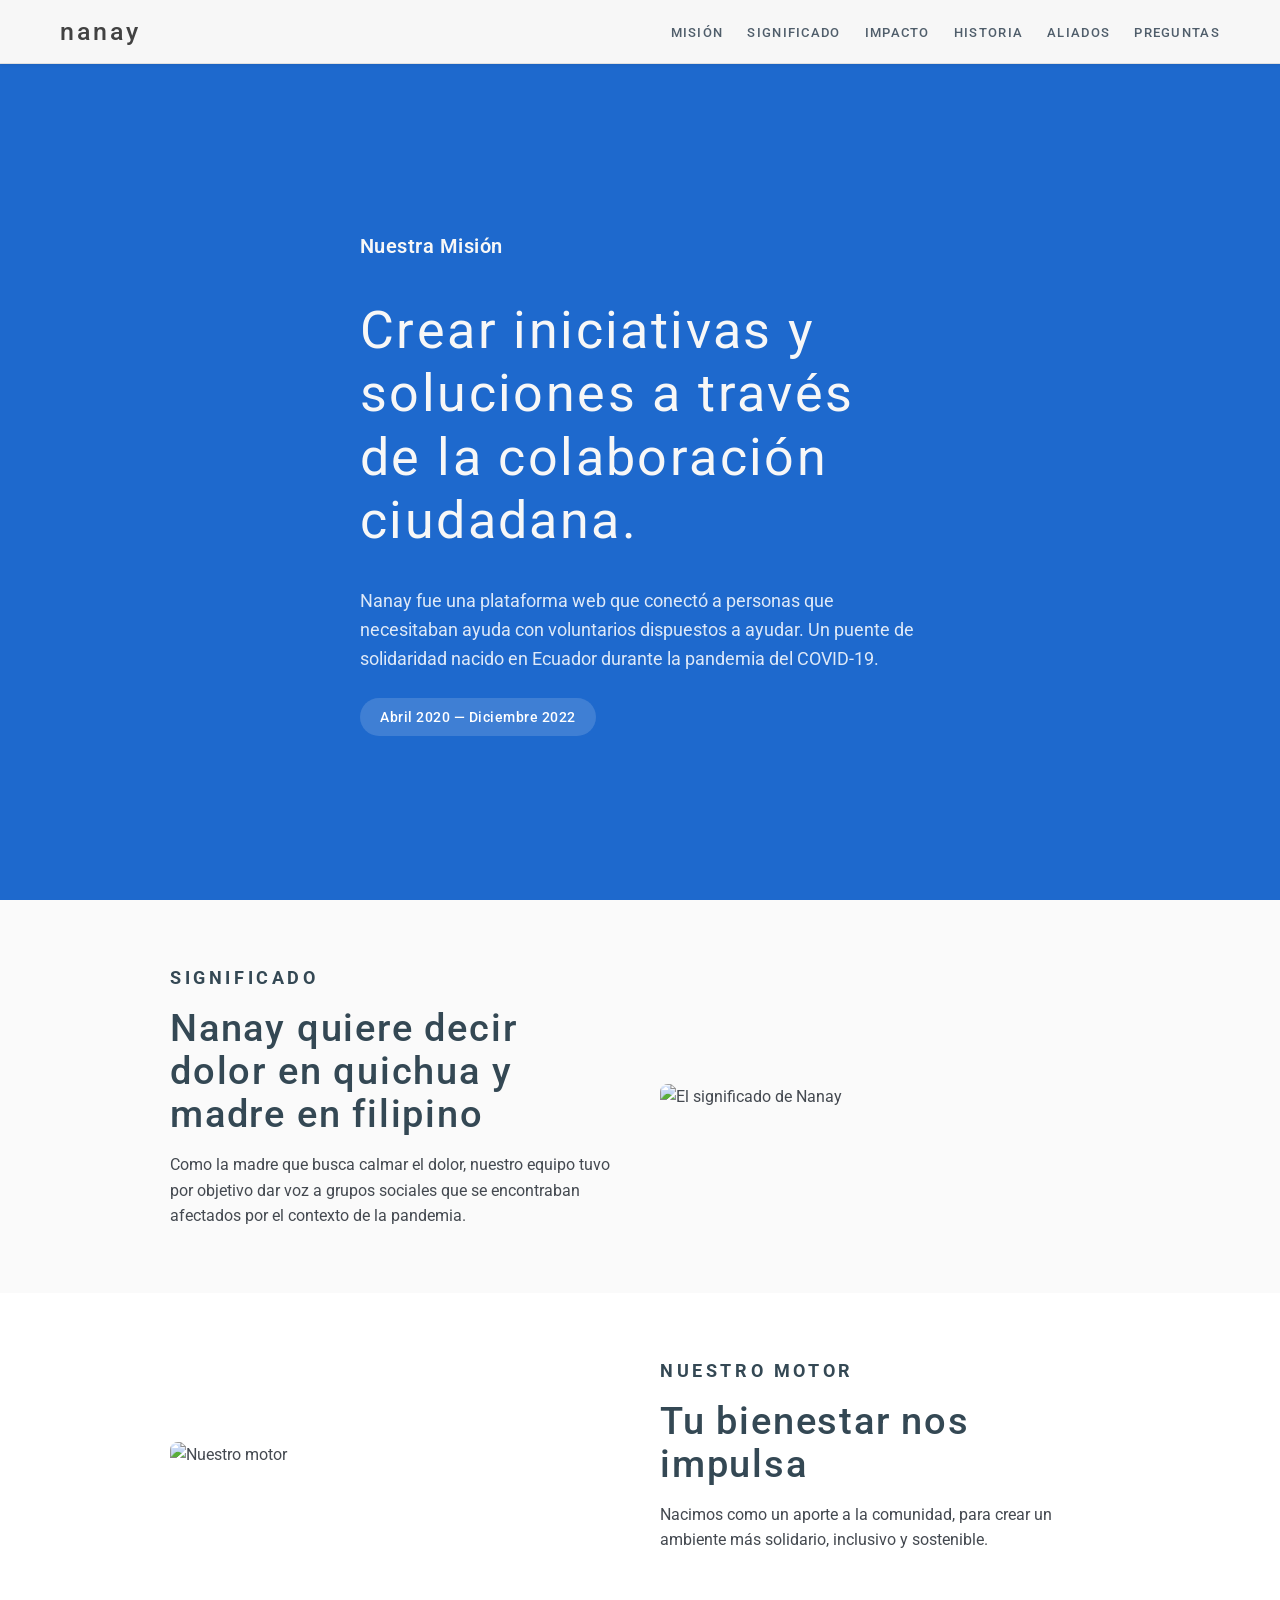
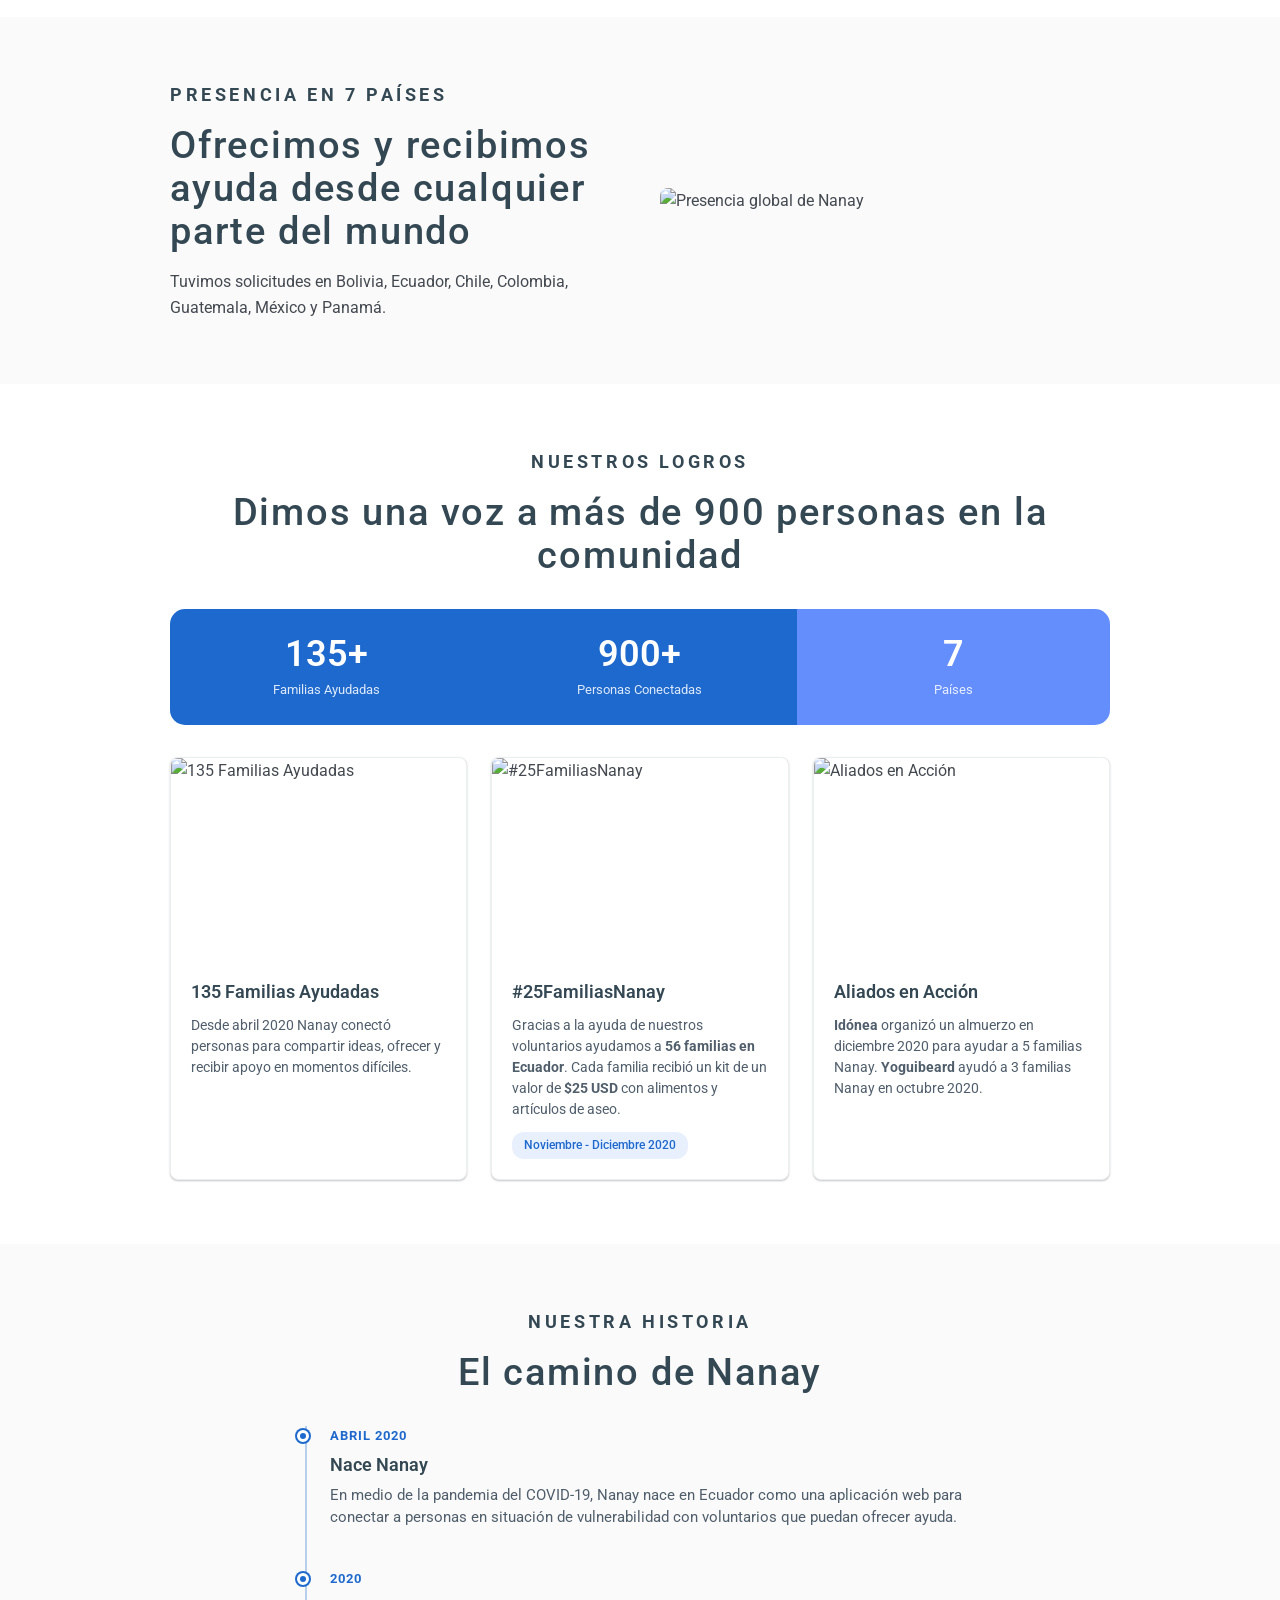
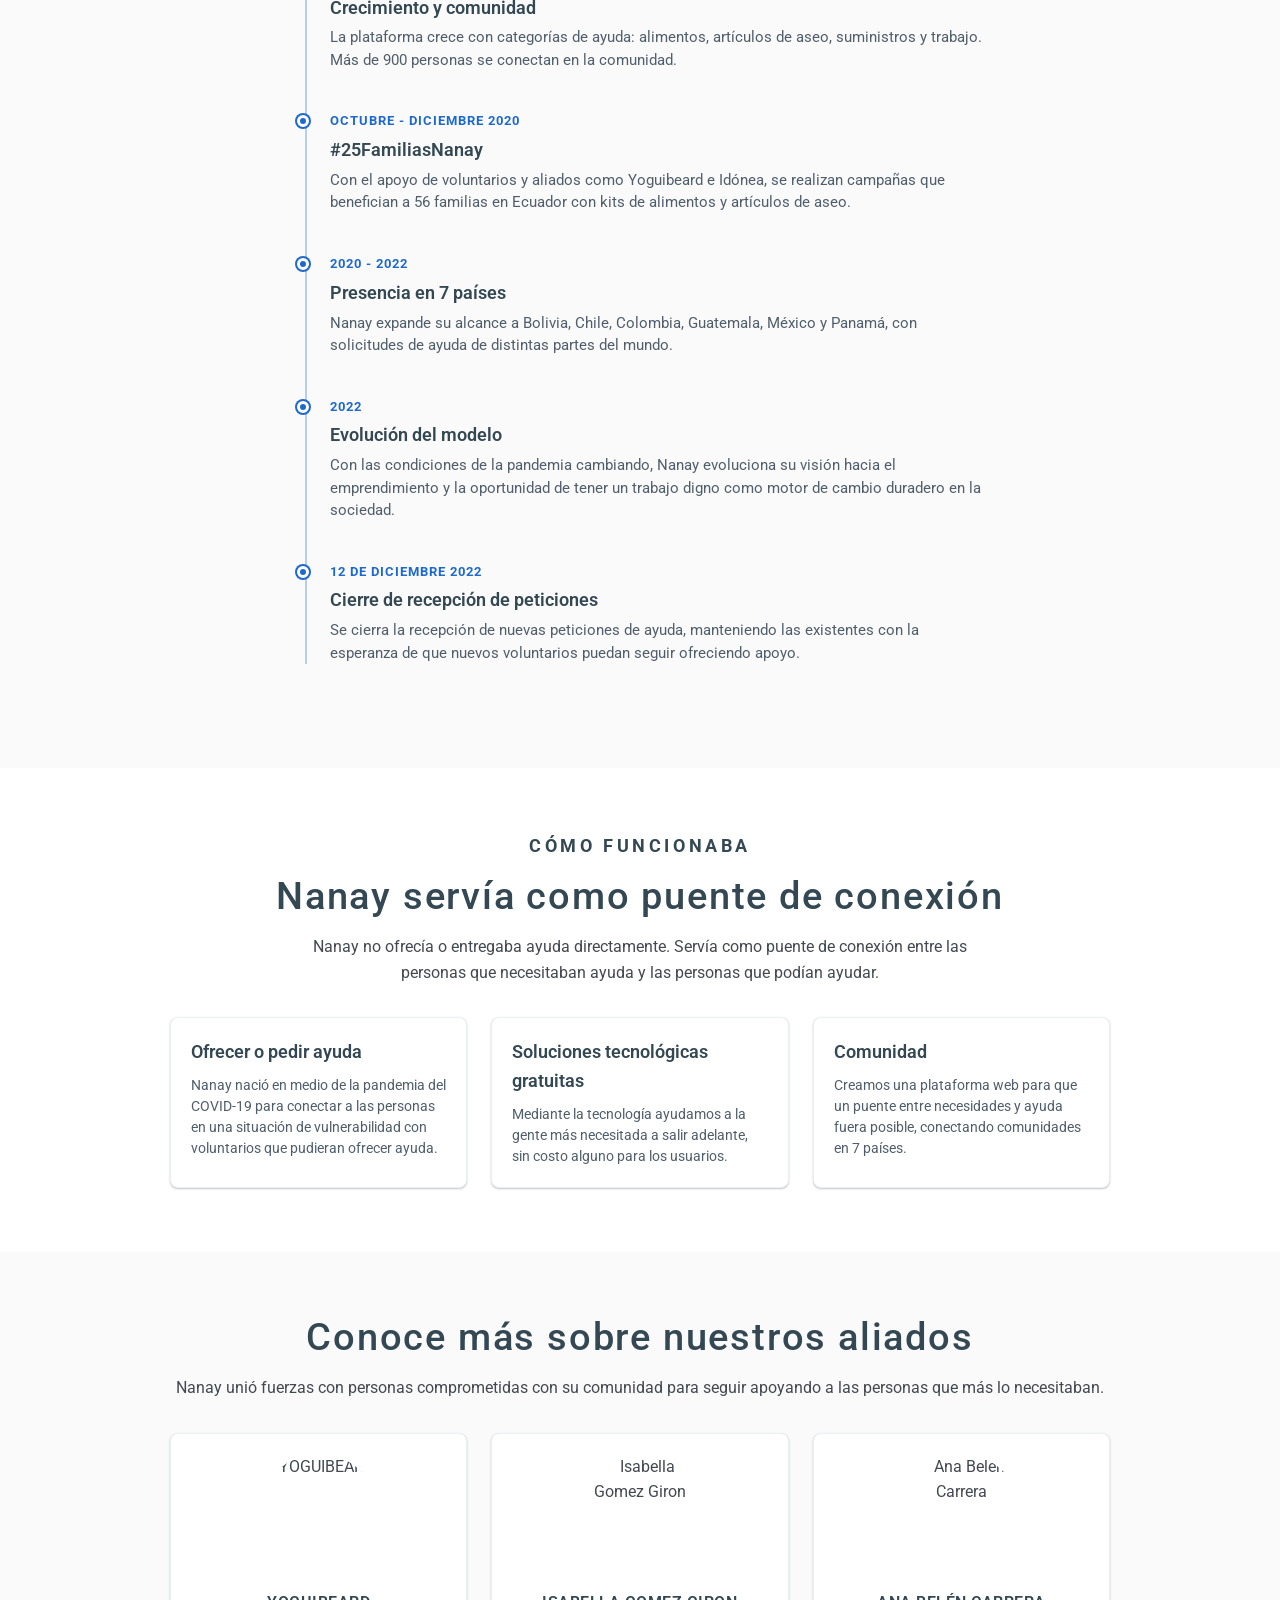
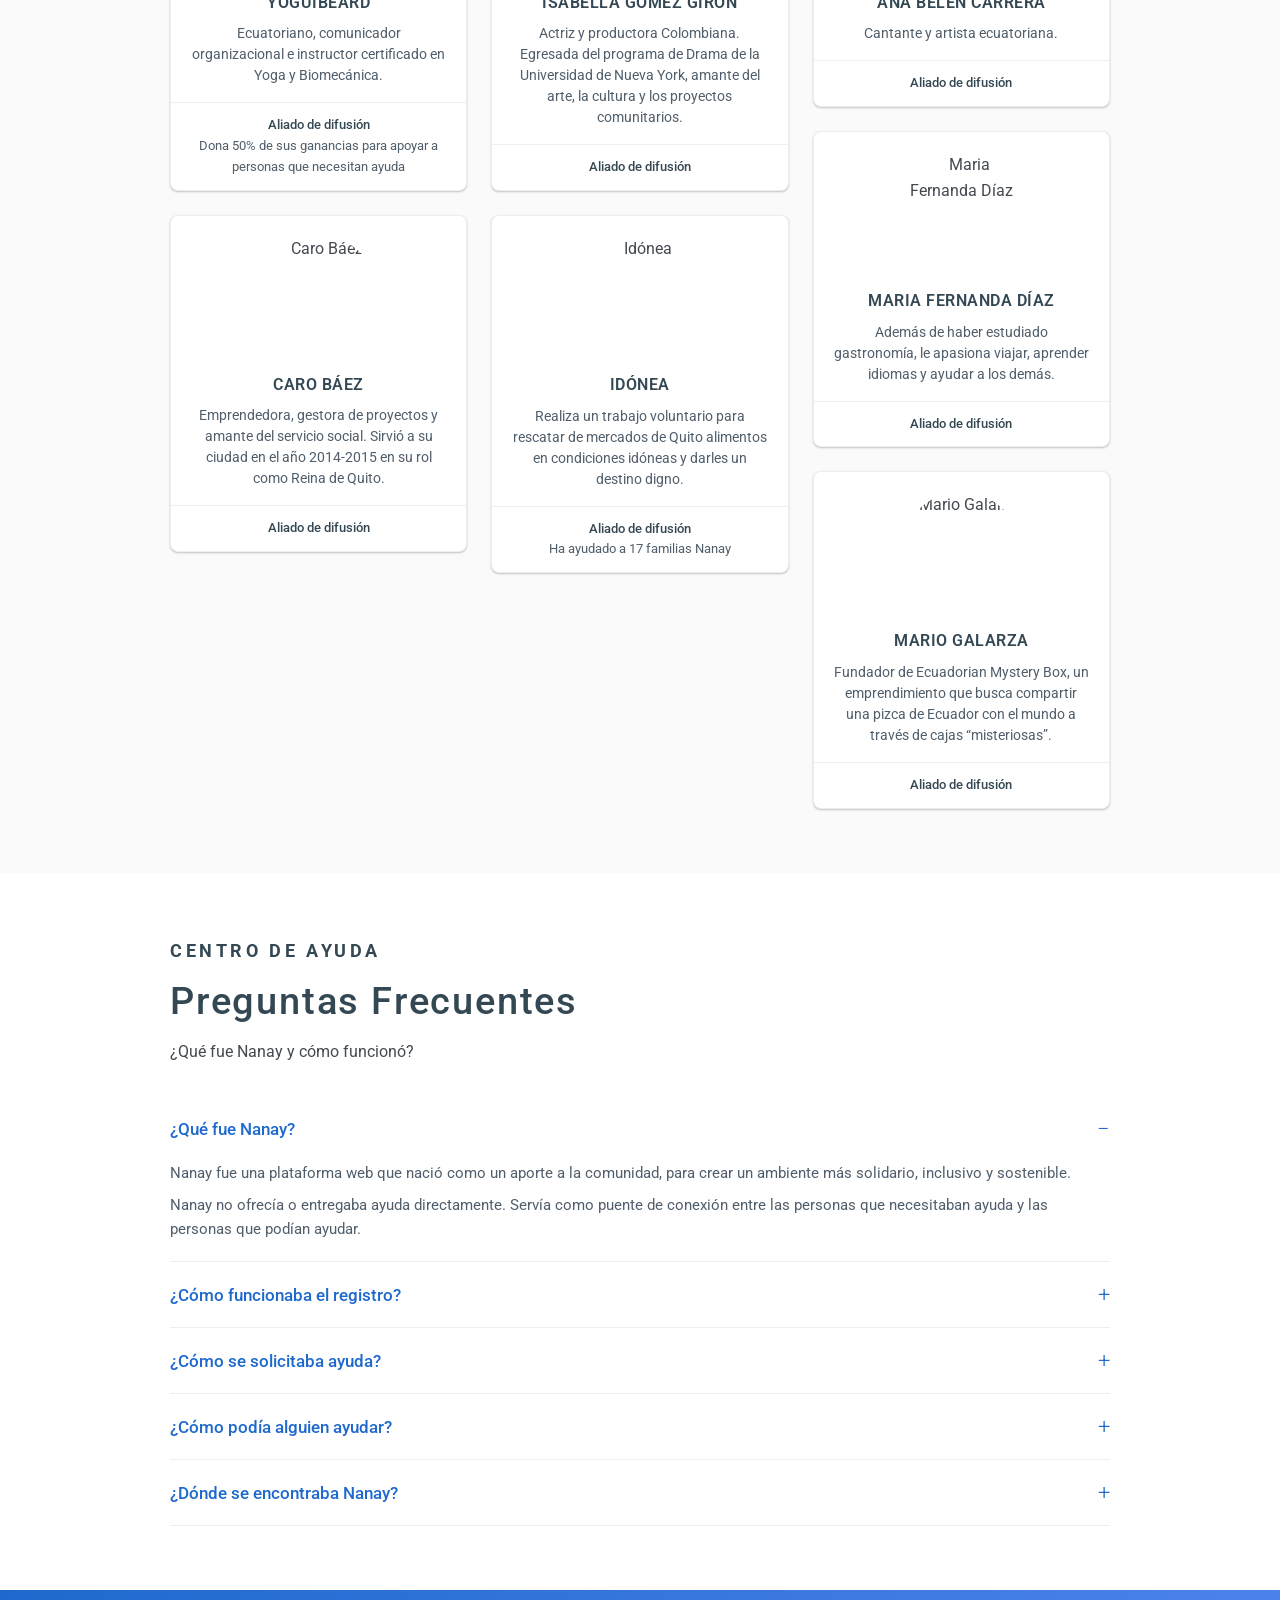
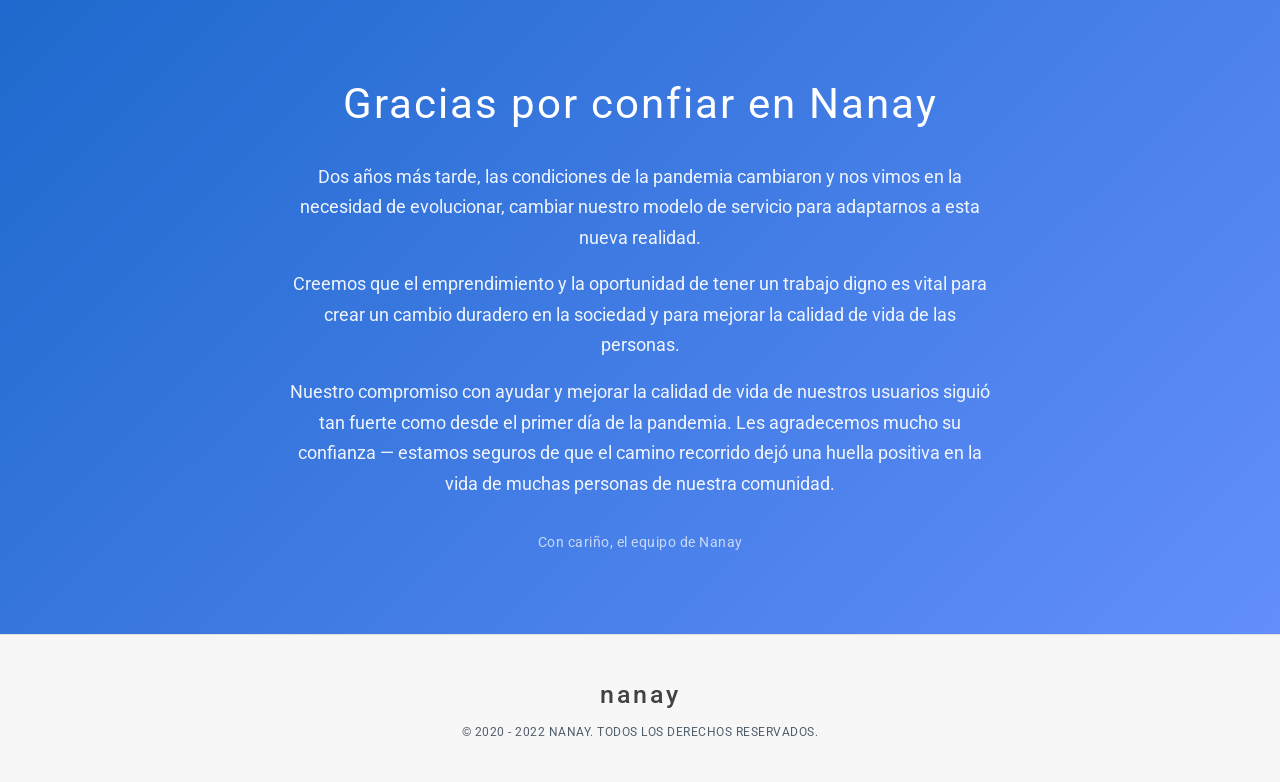
==== index.html @ 0642ec87 "Initial commit: Nanay memorial static site A simple static site preserving the story of Nanay - a co" ====
<!DOCTYPE html>
<html lang="es">
<head>
    <meta charset="UTF-8">
    <meta name="viewport" content="width=device-width, initial-scale=1.0">
    <title>Nanay - Nuestra Historia</title>
    <meta name="description" content="Nanay fue una plataforma web que conectaba personas que necesitaban ayuda con voluntarios. Nacida en Ecuador durante el COVID-19, ayudamos a 135 familias en 7 países.">
    <meta property="og:title" content="Nanay - Nuestra Historia">
    <meta property="og:description" content="Nanay fue una plataforma web que conectaba personas que necesitaban ayuda con voluntarios. Nacida en Ecuador durante el COVID-19.">
    <meta property="og:image" content="https://nanaystorage.blob.core.windows.net/website/Resources/social-11.png">
    <link href="https://fonts.googleapis.com/css2?family=Roboto:wght@300;400;500;600;700&display=swap" rel="stylesheet">
    <link rel="stylesheet" href="style.css">
</head>
<body>

    <!-- Navbar -->
    <nav class="navbar">
        <div class="container">
            <a href="#" class="navbar__brand">nanay</a>
            <button class="navbar__toggle" aria-label="Menu" onclick="document.querySelector('.navbar__links').classList.toggle('active')">&#9776;</button>
            <ul class="navbar__links">
                <li><a href="#mision">Misi&oacute;n</a></li>
                <li><a href="#significado">Significado</a></li>
                <li><a href="#impacto">Impacto</a></li>
                <li><a href="#historia">Historia</a></li>
                <li><a href="#aliados">Aliados</a></li>
                <li><a href="#faq">Preguntas</a></li>
            </ul>
        </div>
    </nav>

    <!-- Hero -->
    <header class="hero" id="mision">
        <div class="container">
            <div class="hero__content">
                <div class="hero__label">Nuestra Misi&oacute;n</div>
                <h1 class="hero__headline">Crear iniciativas y soluciones a trav&eacute;s de la colaboraci&oacute;n ciudadana.</h1>
                <p class="hero__subtitle">
                    Nanay fue una plataforma web que conect&oacute; a personas que necesitaban ayuda con voluntarios dispuestos a ayudar. Un puente de solidaridad nacido en Ecuador durante la pandemia del COVID-19.
                </p>
                <span class="hero__badge">Abril 2020 &mdash; Diciembre 2022</span>
            </div>
        </div>
    </header>

    <!-- Meaning -->
    <section class="section section--light" id="significado">
        <div class="container">
            <div class="row animate-on-scroll">
                <div class="col">
                    <h3 class="section__subheading">Significado</h3>
                    <h2 class="section__heading">Nanay quiere decir dolor en quichua y madre en filipino</h2>
                    <p>Como la madre que busca calmar el dolor, nuestro equipo tuvo por objetivo dar voz a grupos sociales que se encontraban afectados por el contexto de la pandemia.</p>
                </div>
                <div class="col">
                    <img src="https://nanaystorage.blob.core.windows.net/website/Resources/hero_meaning.jpeg" alt="El significado de Nanay" loading="lazy">
                </div>
            </div>
        </div>
    </section>

    <!-- Our Motor -->
    <section class="section section--white">
        <div class="container">
            <div class="row row--reverse animate-on-scroll">
                <div class="col">
                    <h3 class="section__subheading">Nuestro Motor</h3>
                    <h2 class="section__heading">Tu bienestar nos impulsa</h2>
                    <p>Nacimos como un aporte a la comunidad, para crear un ambiente m&aacute;s solidario, inclusivo y sostenible.</p>
                </div>
                <div class="col">
                    <img src="https://nanaystorage.blob.core.windows.net/website/Resources/hero_motor.jpeg" alt="Nuestro motor" loading="lazy">
                </div>
            </div>
        </div>
    </section>

    <!-- Presence -->
    <section class="section section--light">
        <div class="container">
            <div class="row animate-on-scroll">
                <div class="col">
                    <h3 class="section__subheading">Presencia en 7 pa&iacute;ses</h3>
                    <h2 class="section__heading">Ofrecimos y recibimos ayuda desde cualquier parte del mundo</h2>
                    <p>Tuvimos solicitudes en Bolivia, Ecuador, Chile, Colombia, Guatemala, M&eacute;xico y Panam&aacute;.</p>
                </div>
                <div class="col">
                    <img src="https://nanaystorage.blob.core.windows.net/website/Resources/hero_presence.webp" alt="Presencia global de Nanay" loading="lazy">
                </div>
            </div>
        </div>
    </section>

    <!-- Stats -->
    <section class="section section--white" id="impacto">
        <div class="container">
            <div class="text-center mb-4 animate-on-scroll">
                <h3 class="section__subheading">Nuestros Logros</h3>
                <h2 class="section__heading">Dimos una voz a m&aacute;s de 900 personas en la comunidad</h2>
            </div>

            <div class="stats-banner mb-4 animate-on-scroll">
                <div class="stats-banner__item">
                    <div class="stats-banner__number">135+</div>
                    <div class="stats-banner__label">Familias Ayudadas</div>
                </div>
                <div class="stats-banner__item">
                    <div class="stats-banner__number">900+</div>
                    <div class="stats-banner__label">Personas Conectadas</div>
                </div>
                <div class="stats-banner__item">
                    <div class="stats-banner__number">7</div>
                    <div class="stats-banner__label">Pa&iacute;ses</div>
                </div>
            </div>

            <div class="card-grid animate-on-scroll">
                <div class="card">
                    <img class="card__img" src="https://nanaystorage.blob.core.windows.net/website/Resources/hero_helped_families.jpeg" alt="135 Familias Ayudadas" loading="lazy">
                    <div class="card__body">
                        <h4 class="card__title">135 Familias Ayudadas</h4>
                        <p class="card__text">Desde abril 2020 Nanay conect&oacute; personas para compartir ideas, ofrecer y recibir apoyo en momentos dif&iacute;ciles.</p>
                    </div>
                </div>
                <div class="card">
                    <img class="card__img" src="https://nanaystorage.blob.core.windows.net/website/Resources/hero_heart.jpeg" alt="#25FamiliasNanay" loading="lazy">
                    <div class="card__body">
                        <h4 class="card__title">#25FamiliasNanay</h4>
                        <p class="card__text">
                            Gracias a la ayuda de nuestros voluntarios ayudamos a <strong>56 familias en Ecuador</strong>.
                            Cada familia recibi&oacute; un kit de un valor de <strong>$25 USD</strong> con alimentos y art&iacute;culos de aseo.
                        </p>
                        <span class="card__tag">Noviembre - Diciembre 2020</span>
                    </div>
                </div>
                <div class="card">
                    <img class="card__img" src="https://nanaystorage.blob.core.windows.net/website/Resources/hero_allies_action.jpeg" alt="Aliados en Acci&oacute;n" loading="lazy">
                    <div class="card__body">
                        <h4 class="card__title">Aliados en Acci&oacute;n</h4>
                        <p class="card__text">
                            <strong>Id&oacute;nea</strong> organiz&oacute; un almuerzo en diciembre 2020 para ayudar a 5 familias Nanay.
                            <strong>Yoguibeard</strong> ayud&oacute; a 3 familias Nanay en octubre 2020.
                        </p>
                    </div>
                </div>
            </div>
        </div>
    </section>

    <!-- Timeline -->
    <section class="section section--light" id="historia">
        <div class="container">
            <div class="text-center mb-4 animate-on-scroll">
                <h3 class="section__subheading">Nuestra Historia</h3>
                <h2 class="section__heading">El camino de Nanay</h2>
            </div>

            <div class="max-w-700 animate-on-scroll">
                <div class="timeline">
                    <div class="timeline__item">
                        <div class="timeline__date">Abril 2020</div>
                        <div class="timeline__title">Nace Nanay</div>
                        <div class="timeline__desc">En medio de la pandemia del COVID-19, Nanay nace en Ecuador como una aplicaci&oacute;n web para conectar a personas en situaci&oacute;n de vulnerabilidad con voluntarios que puedan ofrecer ayuda.</div>
                    </div>
                    <div class="timeline__item">
                        <div class="timeline__date">2020</div>
                        <div class="timeline__title">Crecimiento y comunidad</div>
                        <div class="timeline__desc">La plataforma crece con categor&iacute;as de ayuda: alimentos, art&iacute;culos de aseo, suministros y trabajo. M&aacute;s de 900 personas se conectan en la comunidad.</div>
                    </div>
                    <div class="timeline__item">
                        <div class="timeline__date">Octubre - Diciembre 2020</div>
                        <div class="timeline__title">#25FamiliasNanay</div>
                        <div class="timeline__desc">Con el apoyo de voluntarios y aliados como Yoguibeard e Id&oacute;nea, se realizan campa&ntilde;as que benefician a 56 familias en Ecuador con kits de alimentos y art&iacute;culos de aseo.</div>
                    </div>
                    <div class="timeline__item">
                        <div class="timeline__date">2020 - 2022</div>
                        <div class="timeline__title">Presencia en 7 pa&iacute;ses</div>
                        <div class="timeline__desc">Nanay expande su alcance a Bolivia, Chile, Colombia, Guatemala, M&eacute;xico y Panam&aacute;, con solicitudes de ayuda de distintas partes del mundo.</div>
                    </div>
                    <div class="timeline__item">
                        <div class="timeline__date">2022</div>
                        <div class="timeline__title">Evoluci&oacute;n del modelo</div>
                        <div class="timeline__desc">Con las condiciones de la pandemia cambiando, Nanay evoluciona su visi&oacute;n hacia el emprendimiento y la oportunidad de tener un trabajo digno como motor de cambio duradero en la sociedad.</div>
                    </div>
                    <div class="timeline__item">
                        <div class="timeline__date">12 de Diciembre 2022</div>
                        <div class="timeline__title">Cierre de recepci&oacute;n de peticiones</div>
                        <div class="timeline__desc">Se cierra la recepci&oacute;n de nuevas peticiones de ayuda, manteniendo las existentes con la esperanza de que nuevos voluntarios puedan seguir ofreciendo apoyo.</div>
                    </div>
                </div>
            </div>
        </div>
    </section>

    <!-- What Nanay Did -->
    <section class="section section--white">
        <div class="container">
            <div class="text-center mb-4 animate-on-scroll">
                <h3 class="section__subheading">C&oacute;mo funcionaba</h3>
                <h2 class="section__heading">Nanay serv&iacute;a como puente de conexi&oacute;n</h2>
                <p class="max-w-700" style="margin: 0 auto;">Nanay no ofrec&iacute;a o entregaba ayuda directamente. Serv&iacute;a como puente de conexi&oacute;n entre las personas que necesitaban ayuda y las personas que pod&iacute;an ayudar.</p>
            </div>

            <div class="card-grid animate-on-scroll">
                <div class="card">
                    <div class="card__body">
                        <h4 class="card__title">Ofrecer o pedir ayuda</h4>
                        <p class="card__text">Nanay naci&oacute; en medio de la pandemia del COVID-19 para conectar a las personas en una situaci&oacute;n de vulnerabilidad con voluntarios que pudieran ofrecer ayuda.</p>
                    </div>
                </div>
                <div class="card">
                    <div class="card__body">
                        <h4 class="card__title">Soluciones tecnol&oacute;gicas gratuitas</h4>
                        <p class="card__text">Mediante la tecnolog&iacute;a ayudamos a la gente m&aacute;s necesitada a salir adelante, sin costo alguno para los usuarios.</p>
                    </div>
                </div>
                <div class="card">
                    <div class="card__body">
                        <h4 class="card__title">Comunidad</h4>
                        <p class="card__text">Creamos una plataforma web para que un puente entre necesidades y ayuda fuera posible, conectando comunidades en 7 pa&iacute;ses.</p>
                    </div>
                </div>
            </div>
        </div>
    </section>

    <!-- Allies -->
    <section class="section section--light" id="aliados">
        <div class="container">
            <div class="text-center mb-4 animate-on-scroll">
                <h2 class="section__heading">Conoce m&aacute;s sobre nuestros aliados</h2>
                <p>Nanay uni&oacute; fuerzas con personas comprometidas con su comunidad para seguir apoyando a las personas que m&aacute;s lo necesitaban.</p>
            </div>

            <div class="allies-grid animate-on-scroll">
                <div class="ally-card">
                    <img class="ally-card__img" src="https://nanaystorage.blob.core.windows.net/website/Allies/yogaTeacher.jpeg" alt="YOGUIBEARD" loading="lazy">
                    <div class="ally-card__body">
                        <h4 class="ally-card__name">Yoguibeard</h4>
                        <p class="ally-card__desc">Ecuatoriano, comunicador organizacional e instructor certificado en Yoga y Biomec&aacute;nica.</p>
                    </div>
                    <div class="ally-card__role">
                        <strong>Aliado de difusi&oacute;n</strong>
                        <br>Dona 50% de sus ganancias para apoyar a personas que necesitan ayuda
                    </div>
                </div>

                <div class="ally-card">
                    <img class="ally-card__img" src="https://nanaystorage.blob.core.windows.net/website/Allies/caro_baez.jpg" alt="Caro B&aacute;ez" loading="lazy">
                    <div class="ally-card__body">
                        <h4 class="ally-card__name">Caro B&aacute;ez</h4>
                        <p class="ally-card__desc">Emprendedora, gestora de proyectos y amante del servicio social. Sirvi&oacute; a su ciudad en el a&ntilde;o 2014-2015 en su rol como Reina de Quito.</p>
                    </div>
                    <div class="ally-card__role"><strong>Aliado de difusi&oacute;n</strong></div>
                </div>

                <div class="ally-card">
                    <img class="ally-card__img" src="https://nanaystorage.blob.core.windows.net/website/Allies/isabellaGomezGiron.jpeg" alt="Isabella Gomez Giron" loading="lazy">
                    <div class="ally-card__body">
                        <h4 class="ally-card__name">Isabella Gomez Giron</h4>
                        <p class="ally-card__desc">Actriz y productora Colombiana. Egresada del programa de Drama de la Universidad de Nueva York, amante del arte, la cultura y los proyectos comunitarios.</p>
                    </div>
                    <div class="ally-card__role"><strong>Aliado de difusi&oacute;n</strong></div>
                </div>

                <div class="ally-card">
                    <img class="ally-card__img" src="https://nanaystorage.blob.core.windows.net/website/Allies/idonea.jpeg" alt="Id&oacute;nea" loading="lazy">
                    <div class="ally-card__body">
                        <h4 class="ally-card__name">Id&oacute;nea</h4>
                        <p class="ally-card__desc">Realiza un trabajo voluntario para rescatar de mercados de Quito alimentos en condiciones id&oacute;neas y darles un destino digno.</p>
                    </div>
                    <div class="ally-card__role">
                        <strong>Aliado de difusi&oacute;n</strong>
                        <br>Ha ayudado a 17 familias Nanay
                    </div>
                </div>

                <div class="ally-card">
                    <img class="ally-card__img" src="https://nanaystorage.blob.core.windows.net/website/Allies/AnaCarrera.jpeg" alt="Ana Bel&eacute;n Carrera" loading="lazy">
                    <div class="ally-card__body">
                        <h4 class="ally-card__name">Ana Bel&eacute;n Carrera</h4>
                        <p class="ally-card__desc">Cantante y artista ecuatoriana.</p>
                    </div>
                    <div class="ally-card__role"><strong>Aliado de difusi&oacute;n</strong></div>
                </div>

                <div class="ally-card">
                    <img class="ally-card__img" src="https://nanaystorage.blob.core.windows.net/website/Allies/MariaFernandaMoreno.jpeg" alt="Maria Fernanda D&iacute;az" loading="lazy">
                    <div class="ally-card__body">
                        <h4 class="ally-card__name">Maria Fernanda D&iacute;az</h4>
                        <p class="ally-card__desc">Adem&aacute;s de haber estudiado gastronom&iacute;a, le apasiona viajar, aprender idiomas y ayudar a los dem&aacute;s.</p>
                    </div>
                    <div class="ally-card__role"><strong>Aliado de difusi&oacute;n</strong></div>
                </div>

                <div class="ally-card">
                    <img class="ally-card__img" src="https://nanaystorage.blob.core.windows.net/website/Allies/marioGalarza.jpeg" alt="Mario Galarza" loading="lazy">
                    <div class="ally-card__body">
                        <h4 class="ally-card__name">Mario Galarza</h4>
                        <p class="ally-card__desc">Fundador de Ecuadorian Mystery Box, un emprendimiento que busca compartir una pizca de Ecuador con el mundo a trav&eacute;s de cajas &ldquo;misteriosas&rdquo;.</p>
                    </div>
                    <div class="ally-card__role"><strong>Aliado de difusi&oacute;n</strong></div>
                </div>
            </div>
        </div>
    </section>

    <!-- FAQ -->
    <section class="section section--white" id="faq">
        <div class="container">
            <div class="animate-on-scroll">
                <h3 class="section__subheading">Centro de Ayuda</h3>
                <h2 class="section__heading">Preguntas Frecuentes</h2>
                <p class="mb-4">&iquest;Qu&eacute; fue Nanay y c&oacute;mo funcion&oacute;?</p>
            </div>

            <ul class="faq-list animate-on-scroll">
                <li class="faq-item active">
                    <button class="faq-item__question" onclick="toggleFaq(this)">&iquest;Qu&eacute; fue Nanay?</button>
                    <div class="faq-item__answer">
                        <p>Nanay fue una plataforma web que naci&oacute; como un aporte a la comunidad, para crear un ambiente m&aacute;s solidario, inclusivo y sostenible.</p>
                        <p style="margin-top:8px">Nanay no ofrec&iacute;a o entregaba ayuda directamente. Serv&iacute;a como puente de conexi&oacute;n entre las personas que necesitaban ayuda y las personas que pod&iacute;an ayudar.</p>
                    </div>
                </li>
                <li class="faq-item">
                    <button class="faq-item__question" onclick="toggleFaq(this)">&iquest;C&oacute;mo funcionaba el registro?</button>
                    <div class="faq-item__answer">
                        <ol>
                            <li>Los usuarios ingresaban a nanay.app desde su computadora o tel&eacute;fono celular.</li>
                            <li>Hac&iacute;an clic al bot&oacute;n Registrarse.</li>
                            <li>Completaban el formulario con su informaci&oacute;n.</li>
                            <li>Confirmaban su cuenta a trav&eacute;s de un enlace enviado a su correo electr&oacute;nico.</li>
                        </ol>
                    </div>
                </li>
                <li class="faq-item">
                    <button class="faq-item__question" onclick="toggleFaq(this)">&iquest;C&oacute;mo se solicitaba ayuda?</button>
                    <div class="faq-item__answer">
                        <ol>
                            <li>El usuario iniciaba sesi&oacute;n con su email y contrase&ntilde;a.</li>
                            <li>Hac&iacute;a clic al bot&oacute;n &ldquo;Pedir Ayuda&rdquo;.</li>
                            <li>Completaba todos los datos del formulario y seleccionaba &ldquo;Publicar&rdquo;.</li>
                        </ol>
                        <p style="margin-top:8px">Se recomendaba incluir un n&uacute;mero de tel&eacute;fono para que los voluntarios pudieran contactar directamente.</p>
                    </div>
                </li>
                <li class="faq-item">
                    <button class="faq-item__question" onclick="toggleFaq(this)">&iquest;C&oacute;mo pod&iacute;a alguien ayudar?</button>
                    <div class="faq-item__answer">
                        <ol>
                            <li>Registr&aacute;ndose en nanay.app y completando el formulario para &ldquo;Ofrecer Ayuda&rdquo;.</li>
                            <li>Revisando las publicaciones de otros usuarios en su ciudad y dejando comentarios.</li>
                            <li>Contactando a trav&eacute;s de redes sociales para las publicaciones de ayuda.</li>
                        </ol>
                    </div>
                </li>
                <li class="faq-item">
                    <button class="faq-item__question" onclick="toggleFaq(this)">&iquest;D&oacute;nde se encontraba Nanay?</button>
                    <div class="faq-item__answer">
                        <p>Nanay naci&oacute; en Ecuador pero las solicitudes para ofrecer o pedir ayuda se pod&iacute;an realizar desde cualquier parte del mundo.</p>
                        <p style="margin-top:8px">Tuvimos solicitudes en Bolivia, Chile, Colombia, Ecuador, Guatemala, M&eacute;xico y Panam&aacute;.</p>
                    </div>
                </li>
            </ul>
        </div>
    </section>

    <!-- Farewell -->
    <section class="farewell">
        <div class="container">
            <h2 class="farewell__heading">Gracias por confiar en Nanay</h2>
            <p class="farewell__text">
                Dos a&ntilde;os m&aacute;s tarde, las condiciones de la pandemia cambiaron y nos vimos en la necesidad de evolucionar, cambiar nuestro modelo de servicio para adaptarnos a esta nueva realidad.
            </p>
            <p class="farewell__text">
                Creemos que el emprendimiento y la oportunidad de tener un trabajo digno es vital para crear un cambio duradero en la sociedad y para mejorar la calidad de vida de las personas.
            </p>
            <p class="farewell__text">
                Nuestro compromiso con ayudar y mejorar la calidad de vida de nuestros usuarios sigui&oacute; tan fuerte como desde el primer d&iacute;a de la pandemia. Les agradecemos mucho su confianza &mdash; estamos seguros de que el camino recorrido dej&oacute; una huella positiva en la vida de muchas personas de nuestra comunidad.
            </p>
            <div class="farewell__signature">
                Con cari&ntilde;o, el equipo de Nanay
            </div>
        </div>
    </section>

    <!-- Footer -->
    <footer class="footer">
        <div class="container">
            <div class="footer__brand">nanay</div>
            <p class="footer__copy">&copy; 2020 - 2022 Nanay. Todos los derechos reservados.</p>
        </div>
    </footer>

    <script>
        // FAQ Accordion
        function toggleFaq(button) {
            var item = button.parentElement;
            var wasActive = item.classList.contains('active');
            // Close all
            document.querySelectorAll('.faq-item').forEach(function(el) {
                el.classList.remove('active');
            });
            // Toggle clicked
            if (!wasActive) {
                item.classList.add('active');
            }
        }

        // Scroll animations
        var observer = new IntersectionObserver(function(entries) {
            entries.forEach(function(entry) {
                if (entry.isIntersecting) {
                    entry.target.classList.add('visible');
                }
            });
        }, { threshold: 0.1 });

        document.querySelectorAll('.animate-on-scroll').forEach(function(el) {
            observer.observe(el);
        });
    </script>

</body>
</html>
---- style.css ----
/* ===== Reset & Base ===== */
*, *::before, *::after {
    box-sizing: border-box;
    margin: 0;
    padding: 0;
}

html {
    scroll-behavior: smooth;
}

body {
    font-family: "Roboto", sans-serif;
    font-size: 16px;
    line-height: 1.6;
    color: #444950;
    background-color: #fafafa;
    -webkit-font-smoothing: antialiased;
    text-rendering: optimizeLegibility;
}

h1, h2, h3, h4, h5, h6 {
    color: #424242;
    margin-top: 0;
}

a {
    color: #1e69cd;
    text-decoration: none;
}

a:hover {
    text-decoration: underline;
}

img {
    max-width: 100%;
    height: auto;
    display: block;
}

/* ===== Layout ===== */
.container {
    max-width: 980px;
    margin: 0 auto;
    padding: 0 20px;
}

.section {
    padding: 64px 0;
}

.section--white {
    background-color: #fff;
}

.section--light {
    background-color: #fafafa;
}

.section--blue {
    background-color: #1e69cd;
    color: #fff;
}

.section--blue h2,
.section--blue h3,
.section--blue p {
    color: #fff;
}

/* ===== Navbar ===== */
.navbar {
    position: fixed;
    top: 0;
    left: 0;
    right: 0;
    z-index: 100;
    background-color: #f7f7f7;
    border-bottom: 1px solid #e0e0e0;
    box-shadow: 0 1px 3px rgba(0,0,0,0.08);
    height: 64px;
    display: flex;
    align-items: center;
}

.navbar .container {
    display: flex;
    align-items: center;
    justify-content: space-between;
    width: 100%;
    max-width: 1200px;
}

.navbar__brand {
    font-size: 25px;
    font-weight: 500;
    letter-spacing: 3px;
    text-transform: lowercase;
    color: #424242;
    text-decoration: none;
}

.navbar__links {
    display: flex;
    gap: 24px;
    list-style: none;
}

.navbar__links a {
    font-size: 13px;
    font-weight: 500;
    letter-spacing: 0.1em;
    text-transform: uppercase;
    color: #505e6b;
    text-decoration: none;
    transition: color 0.2s;
}

.navbar__links a:hover {
    color: #1e69cd;
    text-decoration: none;
}

/* Mobile nav */
.navbar__toggle {
    display: none;
    background: none;
    border: none;
    font-size: 28px;
    color: #424242;
    cursor: pointer;
}

@media (max-width: 768px) {
    .navbar__links {
        display: none;
    }
    .navbar__toggle {
        display: block;
    }
    .navbar__links.active {
        display: flex;
        flex-direction: column;
        position: absolute;
        top: 64px;
        left: 0;
        right: 0;
        background: #f7f7f7;
        padding: 20px;
        border-bottom: 1px solid #e0e0e0;
        box-shadow: 0 4px 6px rgba(0,0,0,0.08);
    }
}

/* ===== Hero ===== */
.hero {
    position: relative;
    min-height: 100vh;
    display: flex;
    align-items: center;
    background-color: #1e69cd;
    padding-top: 64px;
    overflow: hidden;
}

.hero__content {
    max-width: 600px;
    padding: 60px 20px;
    position: relative;
    z-index: 2;
}

.hero__label {
    font-weight: 600;
    font-size: 20px;
    letter-spacing: 0.48px;
    line-height: 36px;
    opacity: 0.7;
    color: #f7f7f7;
    animation: fadeInUp 600ms cubic-bezier(0.4, 0, 0.2, 1) 100ms both;
}

.hero__headline {
    font-size: 52px;
    line-height: 1.22;
    letter-spacing: 2.4px;
    font-weight: 400;
    color: #f7f7f7;
    margin: 0.67em 0;
    animation: fadeInUp 600ms cubic-bezier(0.4, 0, 0.2, 1) 300ms both;
}

.hero__subtitle {
    font-size: 18px;
    font-weight: 400;
    color: rgba(255,255,255,0.85);
    line-height: 1.6;
    animation: fadeInUp 600ms cubic-bezier(0.4, 0, 0.2, 1) 500ms both;
}

.hero__badge {
    display: inline-block;
    margin-top: 24px;
    padding: 8px 20px;
    background: rgba(255,255,255,0.15);
    border-radius: 20px;
    font-size: 14px;
    font-weight: 500;
    color: #fff;
    letter-spacing: 0.5px;
    animation: fadeInUp 600ms cubic-bezier(0.4, 0, 0.2, 1) 700ms both;
}

@media (max-width: 768px) {
    .hero {
        min-height: auto;
        padding-top: 64px;
        padding-bottom: 40px;
    }
    .hero__headline {
        font-size: 34px;
    }
    .hero__content {
        padding: 40px 20px;
    }
}

/* ===== Section Headers ===== */
.section__subheading {
    font-weight: 700;
    font-size: 18px;
    line-height: 27px;
    letter-spacing: 3.6px;
    text-transform: uppercase;
    color: #344854;
    margin-bottom: 16px;
}

.section__heading {
    font-weight: 500;
    font-size: 38px;
    line-height: 43px;
    letter-spacing: 1.8px;
    color: #344854;
    margin-bottom: 16px;
}

.section--blue .section__subheading,
.section--blue .section__heading {
    color: #fff;
}

@media (max-width: 600px) {
    .section__heading {
        font-size: 28px;
        line-height: 34px;
        letter-spacing: 1.2px;
    }
    .section__subheading {
        font-size: 16px;
        letter-spacing: 1px;
    }
}

/* ===== Two-column layout ===== */
.row {
    display: flex;
    gap: 40px;
    align-items: center;
}

.row--reverse {
    flex-direction: row-reverse;
}

.col {
    flex: 1;
}

.col img {
    border-radius: 8px;
}

@media (max-width: 768px) {
    .row, .row--reverse {
        flex-direction: column;
        gap: 24px;
    }
}

/* ===== Stats Banner ===== */
.stats-banner {
    display: flex;
    border-radius: 15px;
    overflow: hidden;
    margin: 0 auto;
    max-width: 980px;
}

.stats-banner__item {
    flex: 1;
    padding: 24px 20px;
    text-align: center;
    background: #1e69cd;
    color: #fff;
}

.stats-banner__item:last-child {
    background: #638efb;
}

.stats-banner__number {
    font-size: 36px;
    font-weight: 600;
    line-height: 1.2;
    animation: fadeInUp 600ms cubic-bezier(0.4, 0, 0.2, 1) 100ms both;
}

.stats-banner__label {
    font-size: 13px;
    opacity: 0.85;
    margin-top: 4px;
}

@media (max-width: 600px) {
    .stats-banner {
        flex-direction: column;
        border-radius: 10px;
    }
    .stats-banner__number {
        font-size: 28px;
    }
}

/* ===== Cards ===== */
.card-grid {
    display: grid;
    grid-template-columns: repeat(auto-fill, minmax(280px, 1fr));
    gap: 24px;
}

.card {
    background: #fff;
    border-radius: 8px;
    border: 1px solid #eceff1;
    box-shadow: 0 1px 2px rgba(60,64,67,0.3);
    overflow: hidden;
    transition: box-shadow 0.2s;
}

.card:hover {
    box-shadow: 0 4px 12px rgba(60,64,67,0.2);
}

.card__img {
    width: 100%;
    height: 200px;
    object-fit: cover;
}

.card__body {
    padding: 20px;
}

.card__title {
    font-size: 18px;
    font-weight: 600;
    margin-bottom: 8px;
    color: #344854;
}

.card__text {
    font-size: 14px;
    color: #505e6b;
    line-height: 1.5;
}

.card__tag {
    display: inline-block;
    margin-top: 12px;
    padding: 4px 12px;
    background: #e8f0fe;
    color: #1e69cd;
    border-radius: 12px;
    font-size: 12px;
    font-weight: 500;
}

/* ===== Ally Cards ===== */
.allies-grid {
    column-count: 3;
    column-gap: 24px;
}

.ally-card {
    break-inside: avoid;
    background: #fff;
    border-radius: 8px;
    border: 1px solid #eceff1;
    box-shadow: 0 1px 2px rgba(60,64,67,0.3);
    overflow: hidden;
    margin-bottom: 24px;
    text-align: center;
}

.ally-card__img {
    width: 120px;
    height: 120px;
    border-radius: 50%;
    object-fit: cover;
    margin: 20px auto 0;
}

.ally-card__body {
    padding: 16px 20px;
}

.ally-card__name {
    font-size: 16px;
    font-weight: 600;
    text-transform: uppercase;
    letter-spacing: 0.5px;
    margin-bottom: 8px;
    color: #344854;
}

.ally-card__desc {
    font-size: 14px;
    color: #505e6b;
    line-height: 1.5;
}

.ally-card__role {
    padding: 12px 20px;
    border-top: 1px solid #eceff1;
    font-size: 13px;
    color: #505e6b;
}

.ally-card__role strong {
    font-weight: 500;
    color: #344854;
}

@media (max-width: 900px) {
    .allies-grid {
        column-count: 2;
    }
}

@media (max-width: 600px) {
    .allies-grid {
        column-count: 1;
    }
}

/* ===== FAQ / Accordion ===== */
.faq-list {
    list-style: none;
}

.faq-item {
    border-bottom: 1px solid #eceff1;
}

.faq-item__question {
    width: 100%;
    background: none;
    border: none;
    padding: 20px 0;
    font-size: 17px;
    font-weight: 500;
    color: #1e69cd;
    text-align: left;
    cursor: pointer;
    display: flex;
    justify-content: space-between;
    align-items: center;
    font-family: "Roboto", sans-serif;
}

.faq-item__question:hover {
    color: #155ab6;
}

.faq-item__question::after {
    content: "+";
    font-size: 22px;
    font-weight: 300;
    transition: transform 0.2s;
}

.faq-item.active .faq-item__question::after {
    content: "\2212";
}

.faq-item__answer {
    max-height: 0;
    overflow: hidden;
    transition: max-height 0.3s ease, padding 0.3s ease;
    padding: 0 0;
}

.faq-item.active .faq-item__answer {
    max-height: 500px;
    padding: 0 0 20px;
}

.faq-item__answer p,
.faq-item__answer ol {
    font-size: 15px;
    color: #505e6b;
    line-height: 1.6;
}

.faq-item__answer ol {
    padding-left: 20px;
}

.faq-item__answer li {
    margin-bottom: 8px;
}

/* ===== Timeline ===== */
.timeline {
    position: relative;
    padding-left: 40px;
}

.timeline::before {
    content: "";
    position: absolute;
    left: 15px;
    top: 0;
    bottom: 0;
    width: 2px;
    background: #1e69cd;
    opacity: 0.3;
}

.timeline__item {
    position: relative;
    margin-bottom: 40px;
}

.timeline__item::before {
    content: "";
    position: absolute;
    left: -33px;
    top: 4px;
    width: 12px;
    height: 12px;
    border-radius: 50%;
    background: #1e69cd;
    border: 3px solid #fff;
    box-shadow: 0 0 0 2px #1e69cd;
}

.timeline__date {
    font-size: 13px;
    font-weight: 700;
    text-transform: uppercase;
    letter-spacing: 1px;
    color: #1e69cd;
    margin-bottom: 4px;
}

.timeline__title {
    font-size: 18px;
    font-weight: 600;
    color: #344854;
    margin-bottom: 4px;
}

.timeline__desc {
    font-size: 15px;
    color: #505e6b;
    line-height: 1.5;
}

/* ===== Farewell Message ===== */
.farewell {
    background: linear-gradient(135deg, #1e69cd, #638efb);
    color: #fff;
    padding: 80px 0;
    text-align: center;
}

.farewell__heading {
    font-size: 42px;
    font-weight: 400;
    letter-spacing: 2px;
    margin-bottom: 24px;
    color: #fff;
}

.farewell__text {
    font-size: 18px;
    line-height: 1.7;
    max-width: 700px;
    margin: 0 auto 16px;
    opacity: 0.92;
}

.farewell__signature {
    margin-top: 32px;
    font-size: 14px;
    opacity: 0.7;
    letter-spacing: 0.5px;
}

@media (max-width: 600px) {
    .farewell__heading {
        font-size: 28px;
    }
    .farewell__text {
        font-size: 16px;
    }
}

/* ===== Footer ===== */
.footer {
    background: #f7f7f7;
    padding: 40px 0;
    text-align: center;
    border-top: 1px solid #e0e0e0;
}

.footer__brand {
    font-size: 25px;
    font-weight: 500;
    letter-spacing: 3px;
    text-transform: lowercase;
    color: #424242;
    margin-bottom: 8px;
}

.footer__copy {
    font-size: 12px;
    text-transform: uppercase;
    letter-spacing: 0.5px;
    color: #505e6b;
}

/* ===== Animations ===== */
@keyframes fadeInUp {
    0% {
        opacity: 0.2;
        transform: translateY(30px);
    }
    100% {
        opacity: 1;
        transform: translateY(0);
    }
}

/* Scroll animations */
.animate-on-scroll {
    opacity: 0;
    transform: translateY(24px);
    transition: opacity 0.6s ease, transform 0.6s ease;
}

.animate-on-scroll.visible {
    opacity: 1;
    transform: translateY(0);
}

/* ===== Utility ===== */
.text-center {
    text-align: center;
}

.mb-0 { margin-bottom: 0; }
.mb-1 { margin-bottom: 8px; }
.mb-2 { margin-bottom: 16px; }
.mb-3 { margin-bottom: 24px; }
.mb-4 { margin-bottom: 32px; }
.mt-4 { margin-top: 32px; }

.max-w-700 {
    max-width: 700px;
    margin-left: auto;
    margin-right: auto;
}
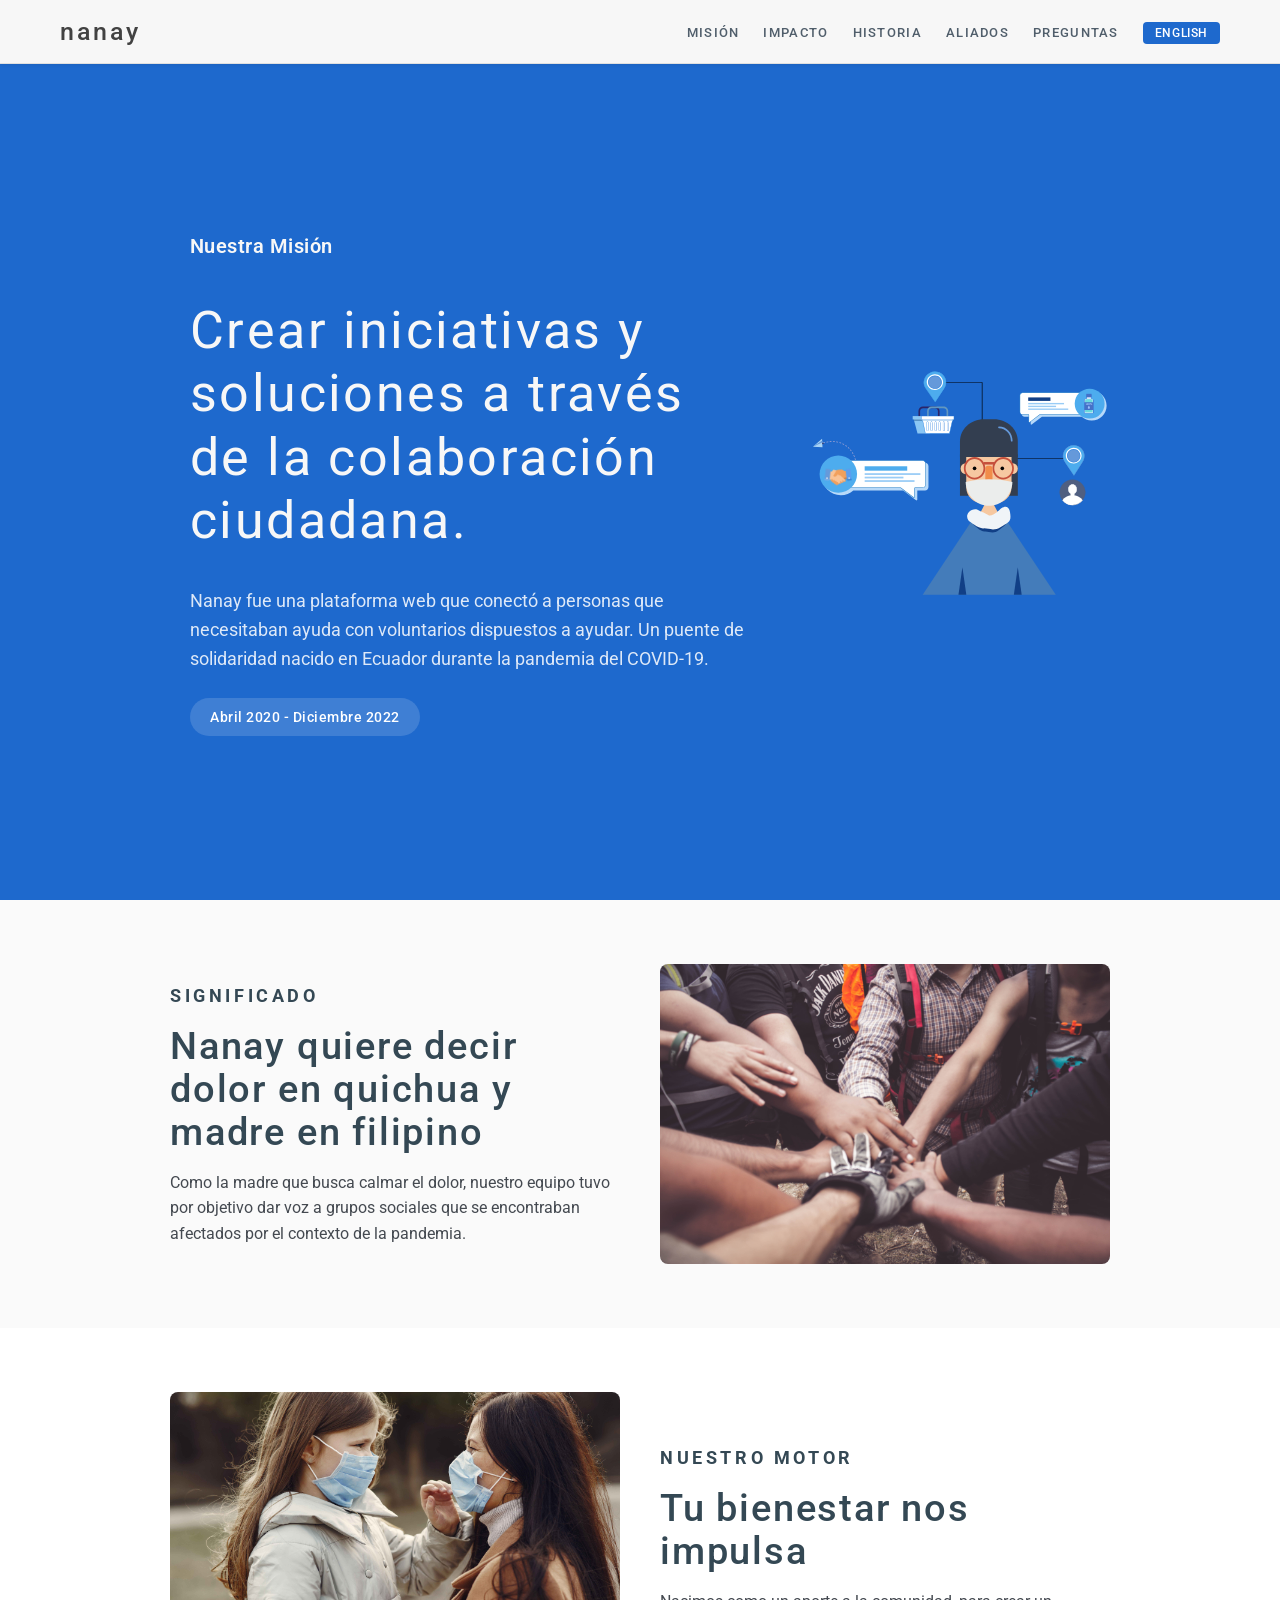
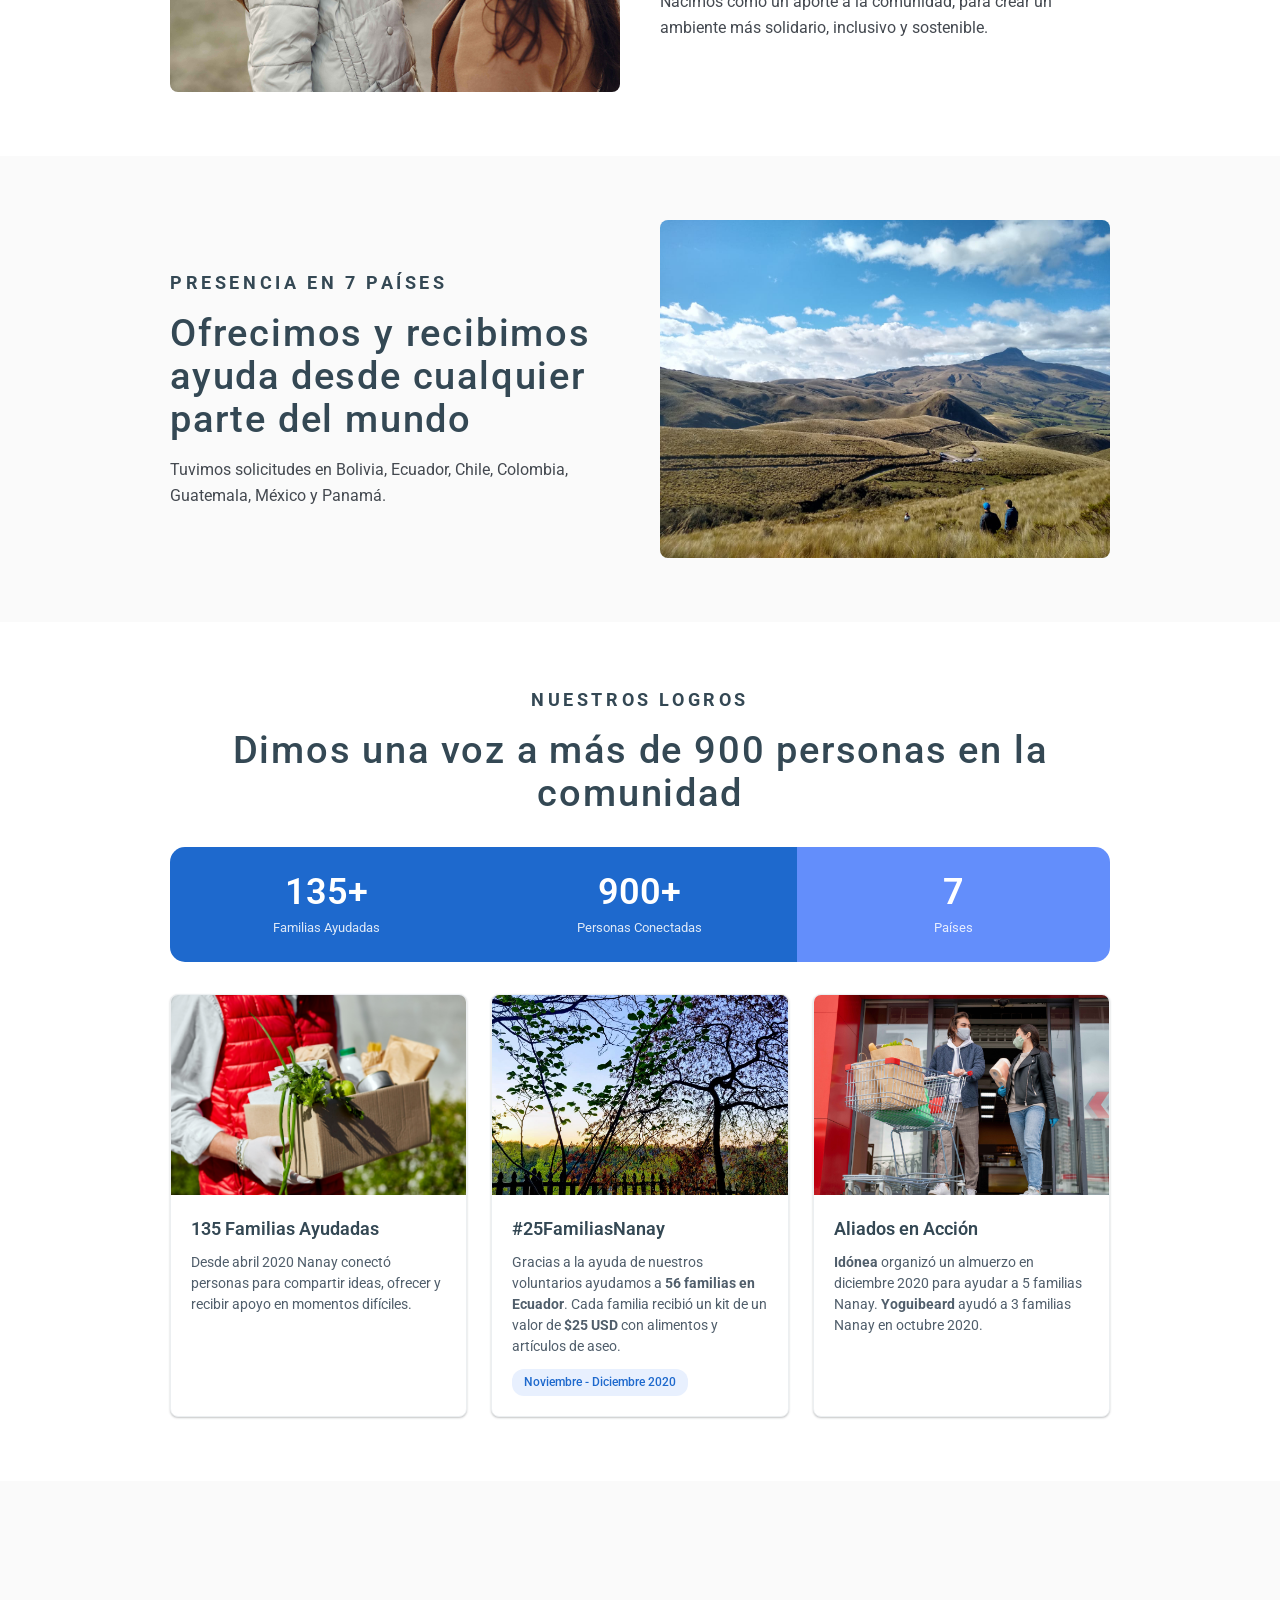
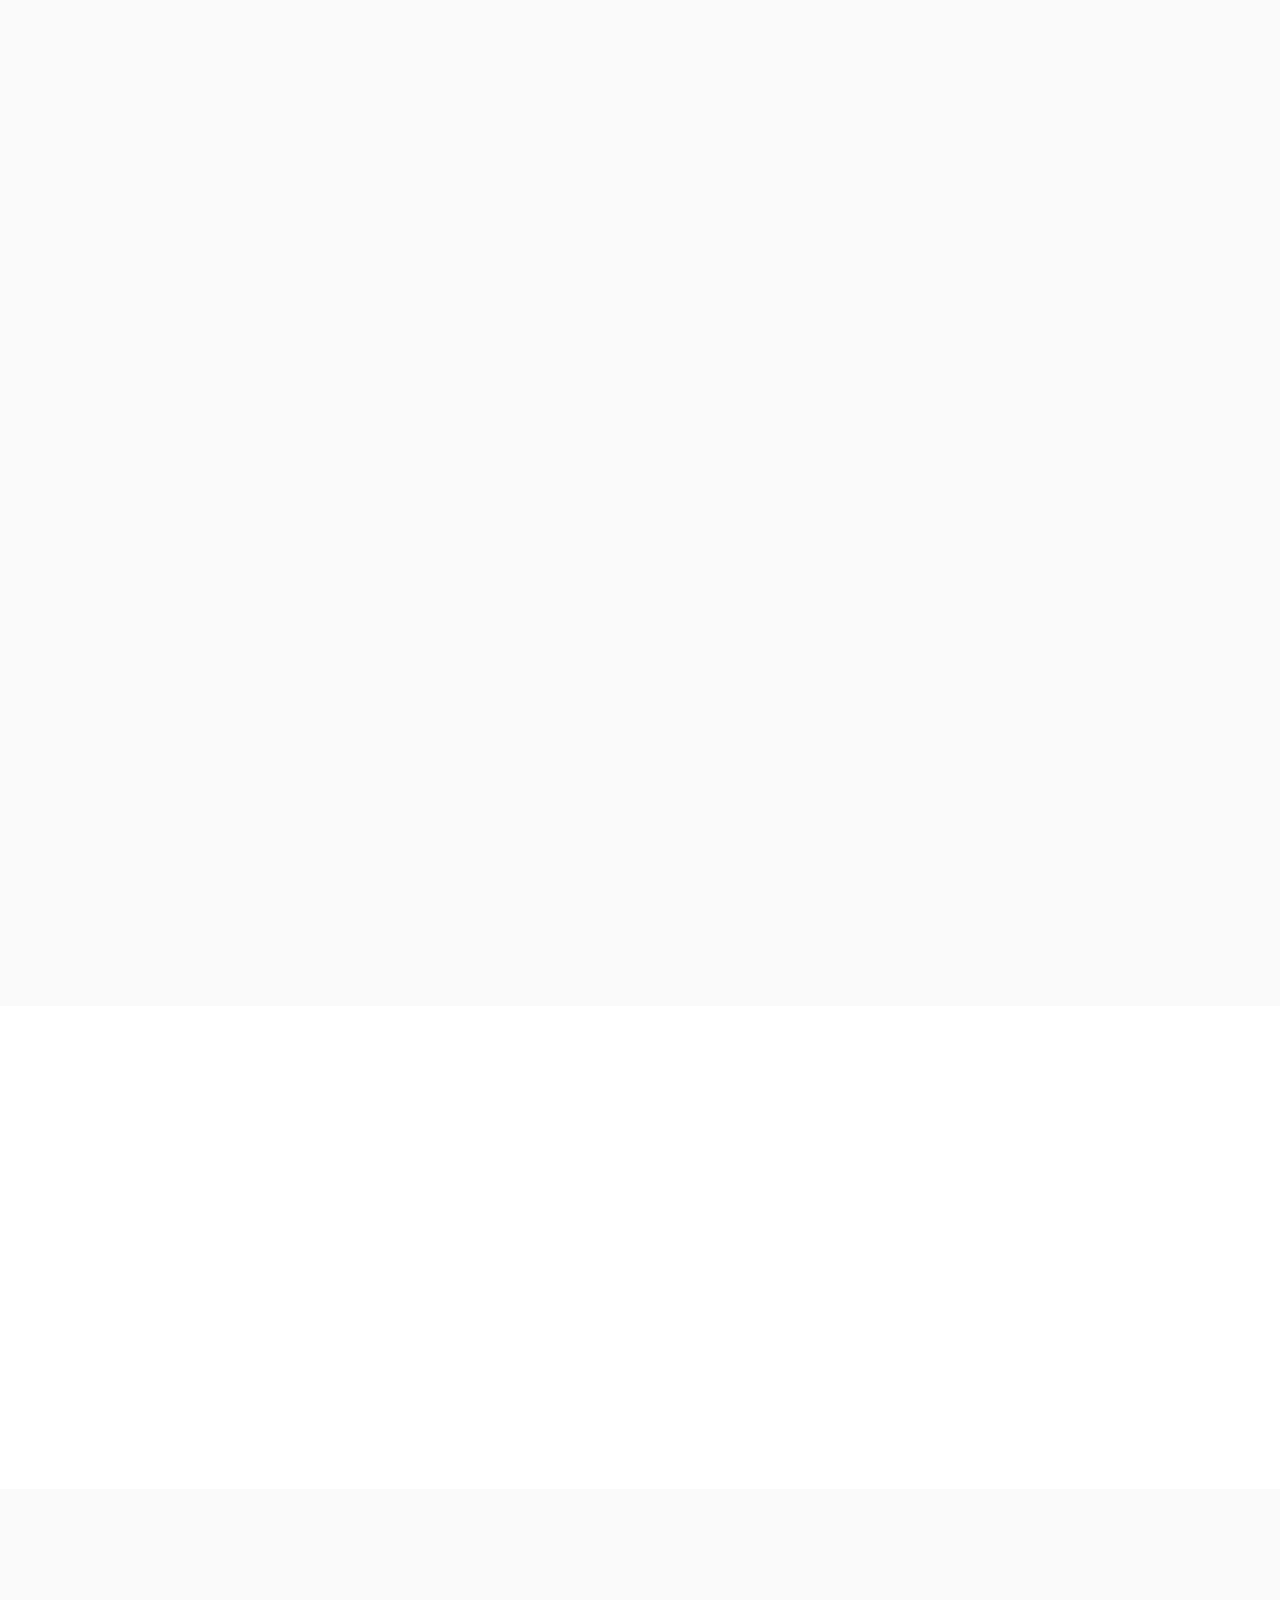
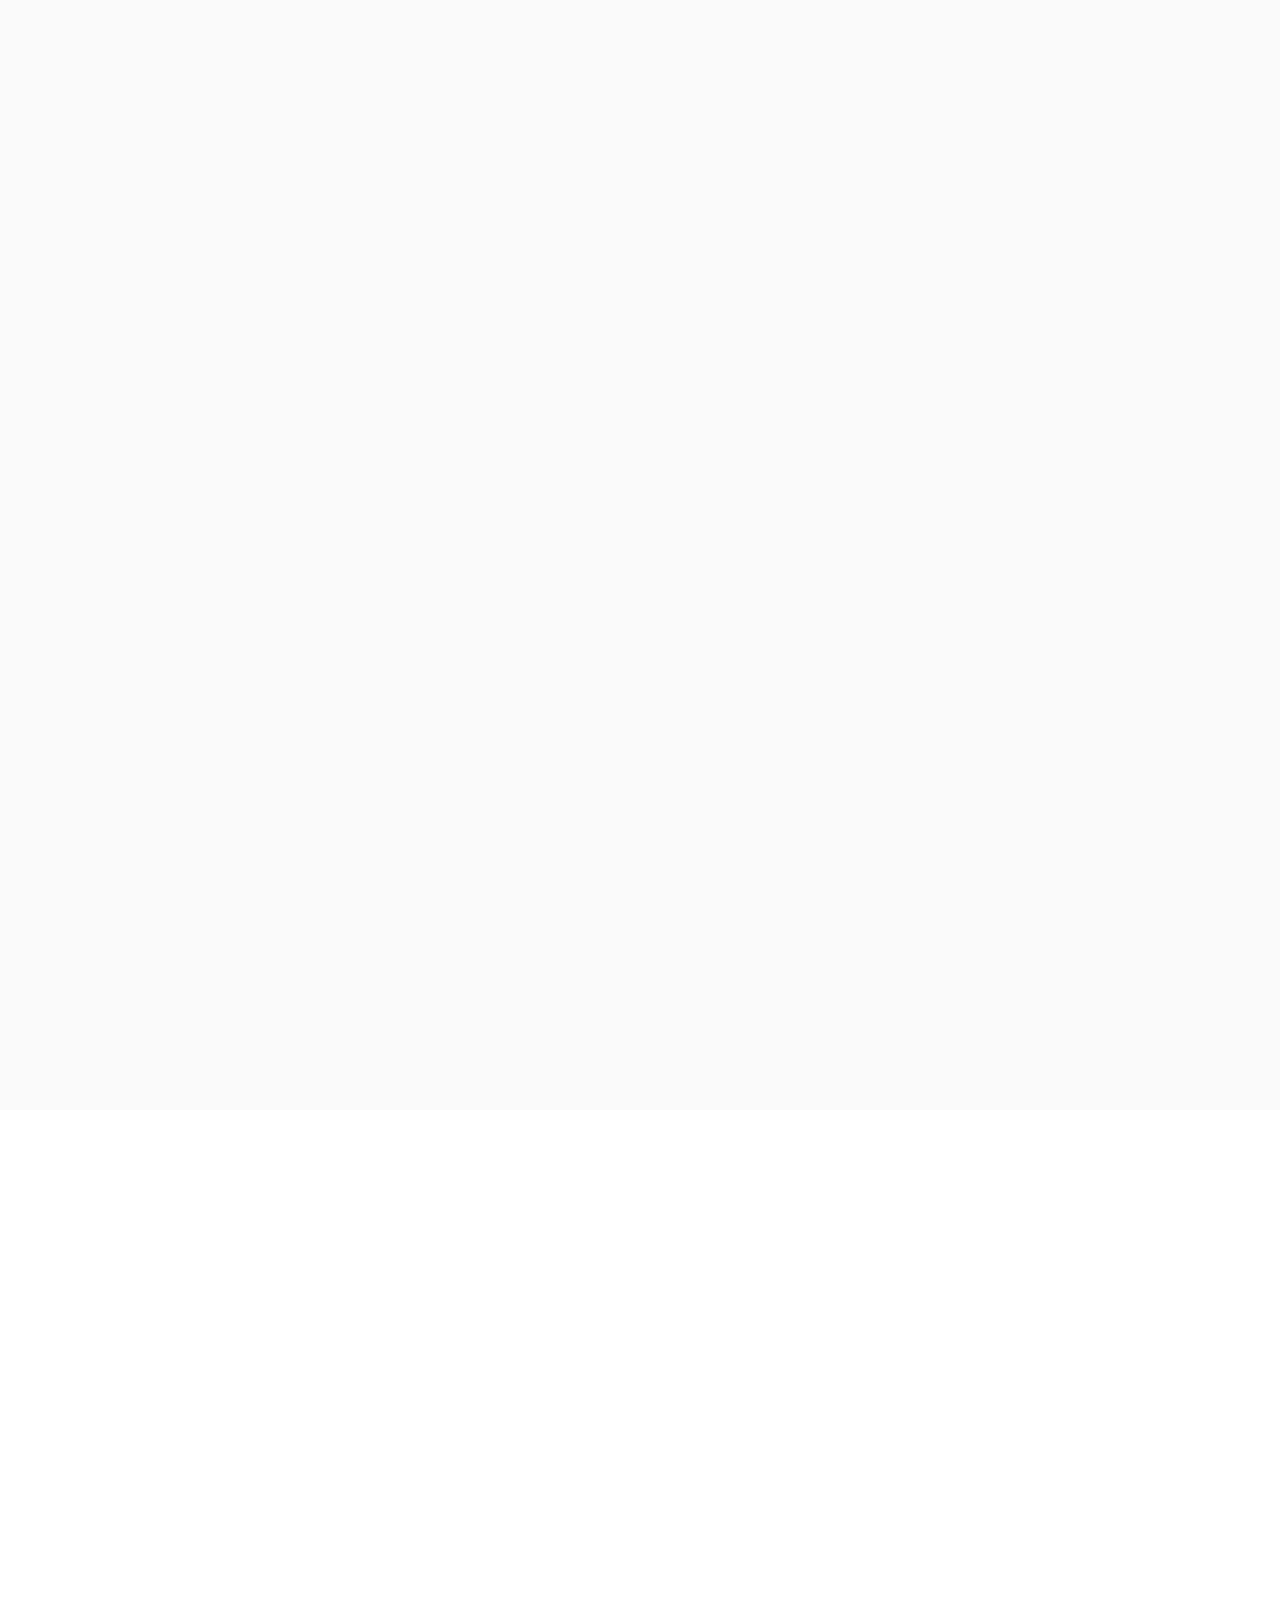
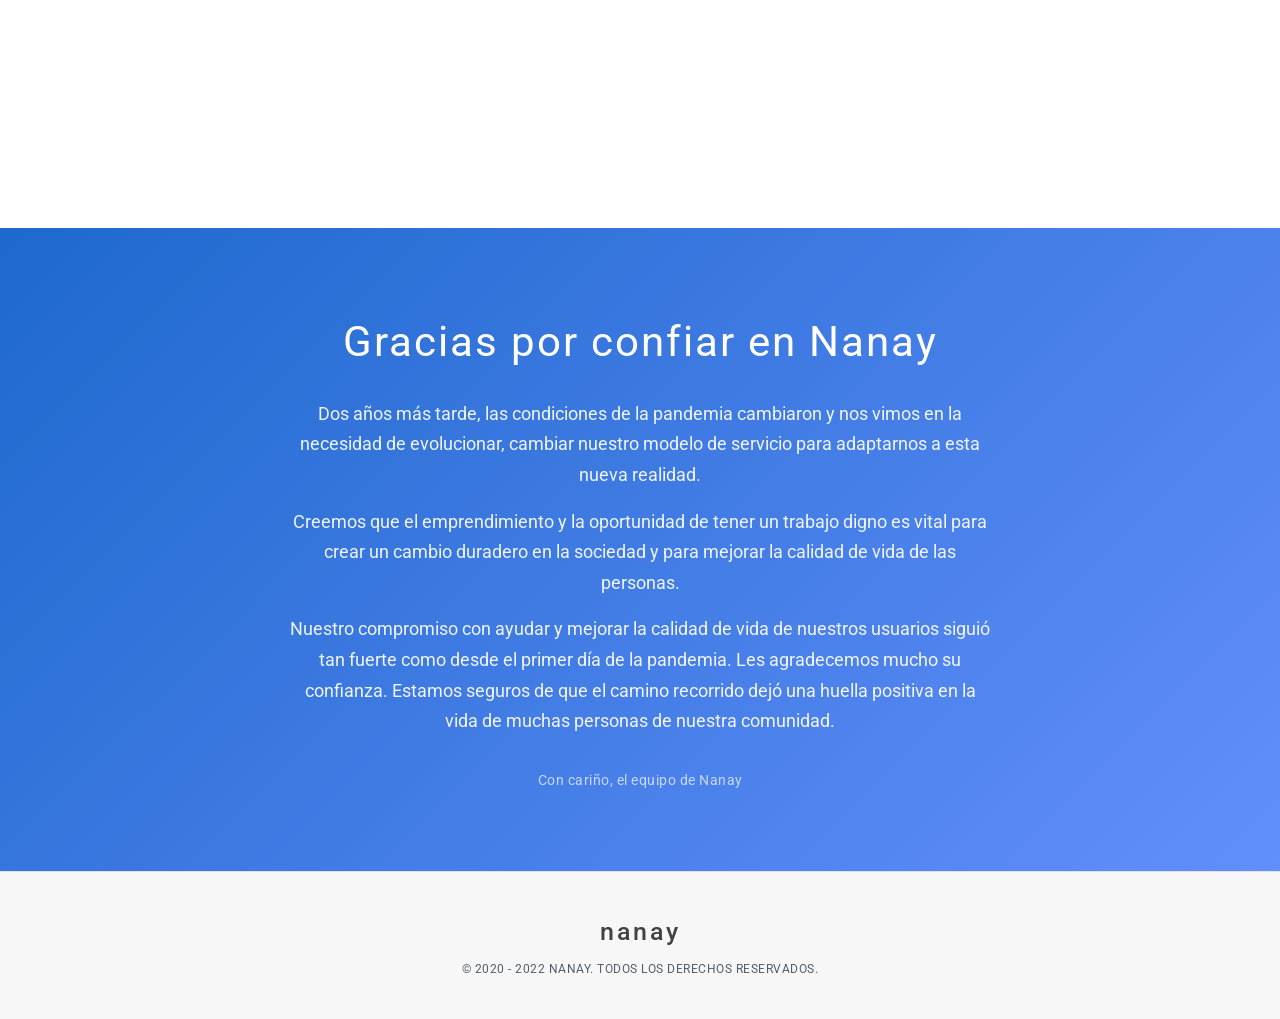
==== commit 0919d48a: "Fix broken images with local assets, add English version - Replace all Azure blob storage URLs with " ====
--- a/index.html
+++ b/index.html
@@ -4,10 +4,11 @@
     <meta charset="UTF-8">
     <meta name="viewport" content="width=device-width, initial-scale=1.0">
     <title>Nanay - Nuestra Historia</title>
-    <meta name="description" content="Nanay fue una plataforma web que conectaba personas que necesitaban ayuda con voluntarios. Nacida en Ecuador durante el COVID-19, ayudamos a 135 familias en 7 países.">
+    <meta name="description" content="Nanay fue una plataforma web que conectaba personas que necesitaban ayuda con voluntarios. Nacida en Ecuador durante el COVID-19, ayudamos a 135 familias en 7 paises.">
     <meta property="og:title" content="Nanay - Nuestra Historia">
     <meta property="og:description" content="Nanay fue una plataforma web que conectaba personas que necesitaban ayuda con voluntarios. Nacida en Ecuador durante el COVID-19.">
-    <meta property="og:image" content="https://nanaystorage.blob.core.windows.net/website/Resources/social-11.png">
+    <link rel="icon" type="image/png" sizes="192x192" href="img/favicon-192.png">
+    <link rel="apple-touch-icon" href="img/apple-touch-icon.png">
     <link href="https://fonts.googleapis.com/css2?family=Roboto:wght@300;400;500;600;700&display=swap" rel="stylesheet">
     <link rel="stylesheet" href="style.css">
 </head>
@@ -20,25 +21,28 @@
             <button class="navbar__toggle" aria-label="Menu" onclick="document.querySelector('.navbar__links').classList.toggle('active')">&#9776;</button>
             <ul class="navbar__links">
                 <li><a href="#mision">Misi&oacute;n</a></li>
-                <li><a href="#significado">Significado</a></li>
                 <li><a href="#impacto">Impacto</a></li>
                 <li><a href="#historia">Historia</a></li>
                 <li><a href="#aliados">Aliados</a></li>
                 <li><a href="#faq">Preguntas</a></li>
+                <li><a href="en.html" class="lang-switch">English</a></li>
             </ul>
         </div>
     </nav>
 
     <!-- Hero -->
     <header class="hero" id="mision">
-        <div class="container">
+        <div class="container hero__container">
             <div class="hero__content">
                 <div class="hero__label">Nuestra Misi&oacute;n</div>
                 <h1 class="hero__headline">Crear iniciativas y soluciones a trav&eacute;s de la colaboraci&oacute;n ciudadana.</h1>
                 <p class="hero__subtitle">
                     Nanay fue una plataforma web que conect&oacute; a personas que necesitaban ayuda con voluntarios dispuestos a ayudar. Un puente de solidaridad nacido en Ecuador durante la pandemia del COVID-19.
                 </p>
-                <span class="hero__badge">Abril 2020 &mdash; Diciembre 2022</span>
+                <span class="hero__badge">Abril 2020 - Diciembre 2022</span>
+            </div>
+            <div class="hero__image">
+                <img src="img/banner.svg" alt="Nanay banner">
             </div>
         </div>
     </header>
@@ -53,7 +57,7 @@
                     <p>Como la madre que busca calmar el dolor, nuestro equipo tuvo por objetivo dar voz a grupos sociales que se encontraban afectados por el contexto de la pandemia.</p>
                 </div>
                 <div class="col">
-                    <img src="https://nanaystorage.blob.core.windows.net/website/Resources/hero_meaning.jpeg" alt="El significado de Nanay" loading="lazy">
+                    <img src="img/sections/community.jpg" alt="Comunidad unida" loading="lazy">
                 </div>
             </div>
         </div>
@@ -69,7 +73,7 @@
                     <p>Nacimos como un aporte a la comunidad, para crear un ambiente m&aacute;s solidario, inclusivo y sostenible.</p>
                 </div>
                 <div class="col">
-                    <img src="https://nanaystorage.blob.core.windows.net/website/Resources/hero_motor.jpeg" alt="Nuestro motor" loading="lazy">
+                    <img src="img/sections/family.jpg" alt="Familia y comunidad" loading="lazy">
                 </div>
             </div>
         </div>
@@ -85,7 +89,7 @@
                     <p>Tuvimos solicitudes en Bolivia, Ecuador, Chile, Colombia, Guatemala, M&eacute;xico y Panam&aacute;.</p>
                 </div>
                 <div class="col">
-                    <img src="https://nanaystorage.blob.core.windows.net/website/Resources/hero_presence.webp" alt="Presencia global de Nanay" loading="lazy">
+                    <img src="img/sections/mountains.jpeg" alt="Alcance global" loading="lazy">
                 </div>
             </div>
         </div>
@@ -116,14 +120,14 @@
 
             <div class="card-grid animate-on-scroll">
                 <div class="card">
-                    <img class="card__img" src="https://nanaystorage.blob.core.windows.net/website/Resources/hero_helped_families.jpeg" alt="135 Familias Ayudadas" loading="lazy">
+                    <img class="card__img" src="img/sections/delivery.jpg" alt="135 Familias Ayudadas" loading="lazy">
                     <div class="card__body">
                         <h4 class="card__title">135 Familias Ayudadas</h4>
                         <p class="card__text">Desde abril 2020 Nanay conect&oacute; personas para compartir ideas, ofrecer y recibir apoyo en momentos dif&iacute;ciles.</p>
                     </div>
                 </div>
                 <div class="card">
-                    <img class="card__img" src="https://nanaystorage.blob.core.windows.net/website/Resources/hero_heart.jpeg" alt="#25FamiliasNanay" loading="lazy">
+                    <img class="card__img" src="img/sections/garden.jpeg" alt="#25FamiliasNanay" loading="lazy">
                     <div class="card__body">
                         <h4 class="card__title">#25FamiliasNanay</h4>
                         <p class="card__text">
@@ -134,7 +138,7 @@
                     </div>
                 </div>
                 <div class="card">
-                    <img class="card__img" src="https://nanaystorage.blob.core.windows.net/website/Resources/hero_allies_action.jpeg" alt="Aliados en Acci&oacute;n" loading="lazy">
+                    <img class="card__img" src="img/sections/support.jpg" alt="Aliados en Acci&oacute;n" loading="lazy">
                     <div class="card__body">
                         <h4 class="card__title">Aliados en Acci&oacute;n</h4>
                         <p class="card__text">
@@ -228,13 +232,13 @@
     <section class="section section--light" id="aliados">
         <div class="container">
             <div class="text-center mb-4 animate-on-scroll">
-                <h2 class="section__heading">Conoce m&aacute;s sobre nuestros aliados</h2>
+                <h2 class="section__heading">Nuestros aliados</h2>
                 <p>Nanay uni&oacute; fuerzas con personas comprometidas con su comunidad para seguir apoyando a las personas que m&aacute;s lo necesitaban.</p>
             </div>
 
             <div class="allies-grid animate-on-scroll">
                 <div class="ally-card">
-                    <img class="ally-card__img" src="https://nanaystorage.blob.core.windows.net/website/Allies/yogaTeacher.jpeg" alt="YOGUIBEARD" loading="lazy">
+                    <div class="ally-card__img" style="background-image: url('img/allies/yogaTeacher.jpeg')"></div>
                     <div class="ally-card__body">
                         <h4 class="ally-card__name">Yoguibeard</h4>
                         <p class="ally-card__desc">Ecuatoriano, comunicador organizacional e instructor certificado en Yoga y Biomec&aacute;nica.</p>
@@ -246,7 +250,7 @@
                 </div>
 
                 <div class="ally-card">
-                    <img class="ally-card__img" src="https://nanaystorage.blob.core.windows.net/website/Allies/caro_baez.jpg" alt="Caro B&aacute;ez" loading="lazy">
+                    <div class="ally-card__img ally-card__initials" data-initials="CB"></div>
                     <div class="ally-card__body">
                         <h4 class="ally-card__name">Caro B&aacute;ez</h4>
                         <p class="ally-card__desc">Emprendedora, gestora de proyectos y amante del servicio social. Sirvi&oacute; a su ciudad en el a&ntilde;o 2014-2015 en su rol como Reina de Quito.</p>
@@ -255,7 +259,7 @@
                 </div>
 
                 <div class="ally-card">
-                    <img class="ally-card__img" src="https://nanaystorage.blob.core.windows.net/website/Allies/isabellaGomezGiron.jpeg" alt="Isabella Gomez Giron" loading="lazy">
+                    <div class="ally-card__img ally-card__initials" data-initials="IG"></div>
                     <div class="ally-card__body">
                         <h4 class="ally-card__name">Isabella Gomez Giron</h4>
                         <p class="ally-card__desc">Actriz y productora Colombiana. Egresada del programa de Drama de la Universidad de Nueva York, amante del arte, la cultura y los proyectos comunitarios.</p>
@@ -264,7 +268,7 @@
                 </div>
 
                 <div class="ally-card">
-                    <img class="ally-card__img" src="https://nanaystorage.blob.core.windows.net/website/Allies/idonea.jpeg" alt="Id&oacute;nea" loading="lazy">
+                    <div class="ally-card__img ally-card__initials" data-initials="ID"></div>
                     <div class="ally-card__body">
                         <h4 class="ally-card__name">Id&oacute;nea</h4>
                         <p class="ally-card__desc">Realiza un trabajo voluntario para rescatar de mercados de Quito alimentos en condiciones id&oacute;neas y darles un destino digno.</p>
@@ -276,7 +280,7 @@
                 </div>
 
                 <div class="ally-card">
-                    <img class="ally-card__img" src="https://nanaystorage.blob.core.windows.net/website/Allies/AnaCarrera.jpeg" alt="Ana Bel&eacute;n Carrera" loading="lazy">
+                    <div class="ally-card__img ally-card__initials" data-initials="AC"></div>
                     <div class="ally-card__body">
                         <h4 class="ally-card__name">Ana Bel&eacute;n Carrera</h4>
                         <p class="ally-card__desc">Cantante y artista ecuatoriana.</p>
@@ -285,7 +289,7 @@
                 </div>
 
                 <div class="ally-card">
-                    <img class="ally-card__img" src="https://nanaystorage.blob.core.windows.net/website/Allies/MariaFernandaMoreno.jpeg" alt="Maria Fernanda D&iacute;az" loading="lazy">
+                    <div class="ally-card__img ally-card__initials" data-initials="MF"></div>
                     <div class="ally-card__body">
                         <h4 class="ally-card__name">Maria Fernanda D&iacute;az</h4>
                         <p class="ally-card__desc">Adem&aacute;s de haber estudiado gastronom&iacute;a, le apasiona viajar, aprender idiomas y ayudar a los dem&aacute;s.</p>
@@ -294,7 +298,7 @@
                 </div>
 
                 <div class="ally-card">
-                    <img class="ally-card__img" src="https://nanaystorage.blob.core.windows.net/website/Allies/marioGalarza.jpeg" alt="Mario Galarza" loading="lazy">
+                    <div class="ally-card__img ally-card__initials" data-initials="MG"></div>
                     <div class="ally-card__body">
                         <h4 class="ally-card__name">Mario Galarza</h4>
                         <p class="ally-card__desc">Fundador de Ecuadorian Mystery Box, un emprendimiento que busca compartir una pizca de Ecuador con el mundo a trav&eacute;s de cajas &ldquo;misteriosas&rdquo;.</p>
@@ -376,7 +380,7 @@
                 Creemos que el emprendimiento y la oportunidad de tener un trabajo digno es vital para crear un cambio duradero en la sociedad y para mejorar la calidad de vida de las personas.
             </p>
             <p class="farewell__text">
-                Nuestro compromiso con ayudar y mejorar la calidad de vida de nuestros usuarios sigui&oacute; tan fuerte como desde el primer d&iacute;a de la pandemia. Les agradecemos mucho su confianza &mdash; estamos seguros de que el camino recorrido dej&oacute; una huella positiva en la vida de muchas personas de nuestra comunidad.
+                Nuestro compromiso con ayudar y mejorar la calidad de vida de nuestros usuarios sigui&oacute; tan fuerte como desde el primer d&iacute;a de la pandemia. Les agradecemos mucho su confianza. Estamos seguros de que el camino recorrido dej&oacute; una huella positiva en la vida de muchas personas de nuestra comunidad.
             </p>
             <div class="farewell__signature">
                 Con cari&ntilde;o, el equipo de Nanay
@@ -393,21 +397,17 @@
     </footer>
 
     <script>
-        // FAQ Accordion
         function toggleFaq(button) {
             var item = button.parentElement;
             var wasActive = item.classList.contains('active');
-            // Close all
             document.querySelectorAll('.faq-item').forEach(function(el) {
                 el.classList.remove('active');
             });
-            // Toggle clicked
             if (!wasActive) {
                 item.classList.add('active');
             }
         }
 
-        // Scroll animations
         var observer = new IntersectionObserver(function(entries) {
             entries.forEach(function(entry) {
                 if (entry.isIntersecting) {
--- a/style.css
+++ b/style.css
@@ -164,11 +164,28 @@
     overflow: hidden;
 }
 
+.hero__container {
+    display: flex;
+    align-items: center;
+    gap: 40px;
+}
+
 .hero__content {
     max-width: 600px;
     padding: 60px 20px;
     position: relative;
     z-index: 2;
+    flex: 1;
+}
+
+.hero__image {
+    flex: 0 0 auto;
+    max-width: 400px;
+}
+
+.hero__image img {
+    width: 100%;
+    height: auto;
 }
 
 .hero__label {
@@ -218,11 +235,18 @@
         padding-top: 64px;
         padding-bottom: 40px;
     }
+    .hero__container {
+        flex-direction: column;
+    }
     .hero__headline {
         font-size: 34px;
     }
     .hero__content {
         padding: 40px 20px;
+    }
+    .hero__image {
+        max-width: 260px;
+        margin: 0 auto;
     }
 }
 
@@ -408,8 +432,25 @@
     width: 120px;
     height: 120px;
     border-radius: 50%;
-    object-fit: cover;
+    background-size: cover;
+    background-position: center;
+    background-color: #e8f0fe;
     margin: 20px auto 0;
+}
+
+.ally-card__initials {
+    display: flex;
+    align-items: center;
+    justify-content: center;
+    background: linear-gradient(135deg, #1e69cd, #638efb);
+    color: #fff;
+    font-size: 32px;
+    font-weight: 500;
+    letter-spacing: 2px;
+}
+
+.ally-card__initials::after {
+    content: attr(data-initials);
 }
 
 .ally-card__body {
@@ -684,3 +725,18 @@
     margin-left: auto;
     margin-right: auto;
 }
+
+/* ===== Language Switch ===== */
+.lang-switch {
+    background: #1e69cd;
+    color: #fff !important;
+    padding: 4px 12px;
+    border-radius: 4px;
+    font-size: 12px !important;
+    letter-spacing: 0.05em !important;
+}
+
+.lang-switch:hover {
+    background: #155ab6;
+    text-decoration: none !important;
+}
